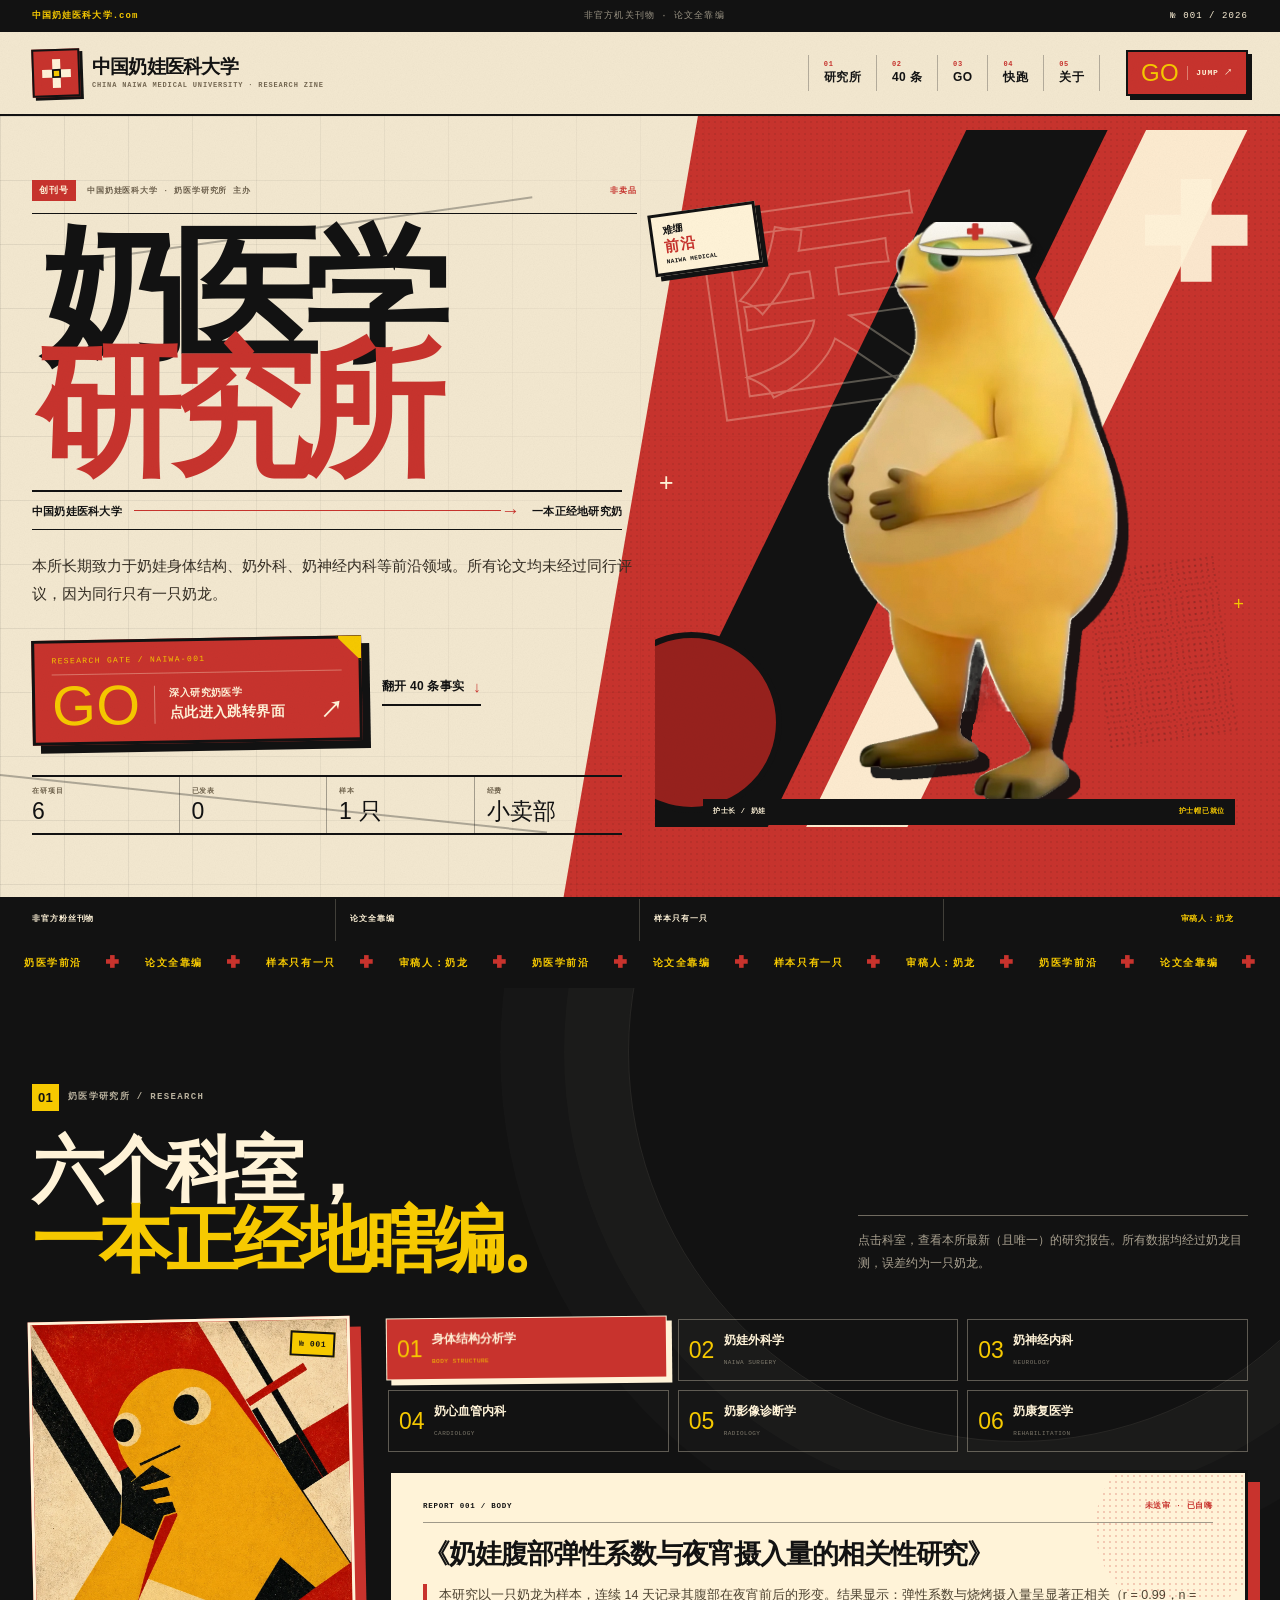
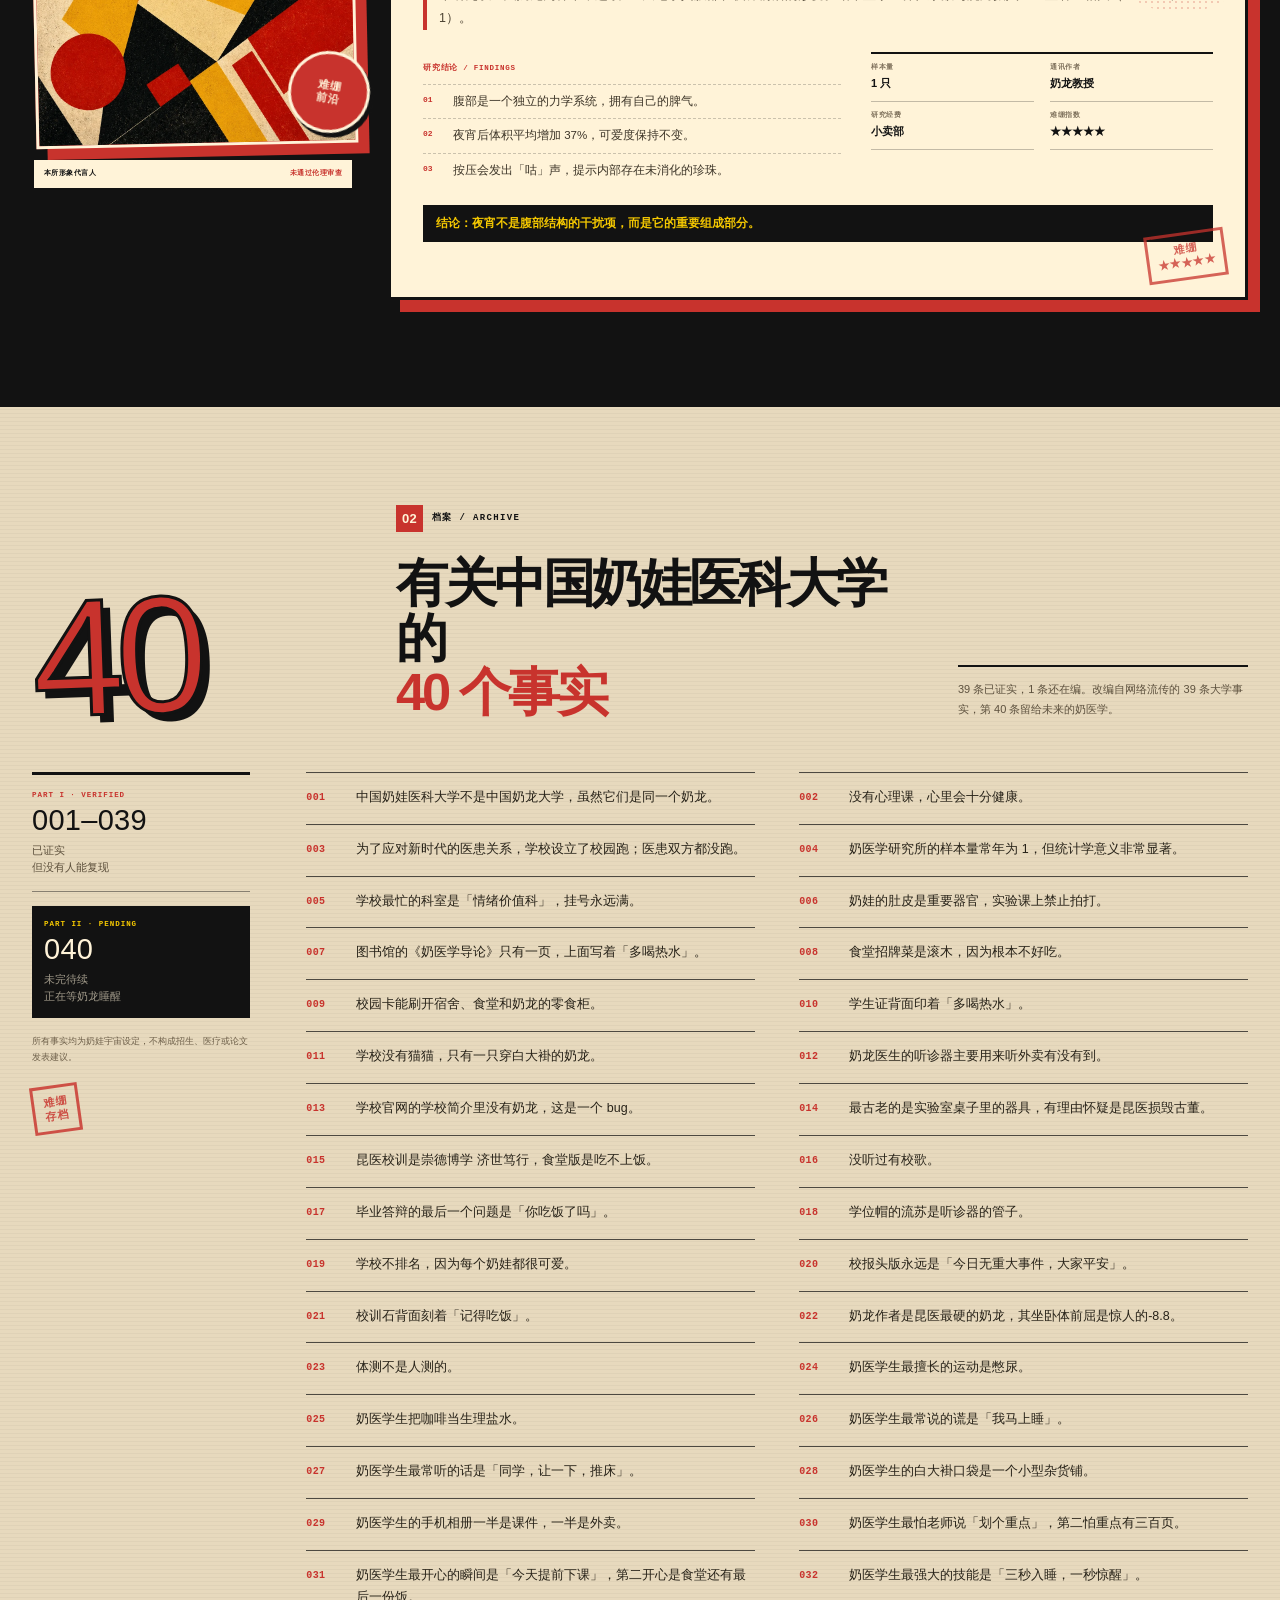
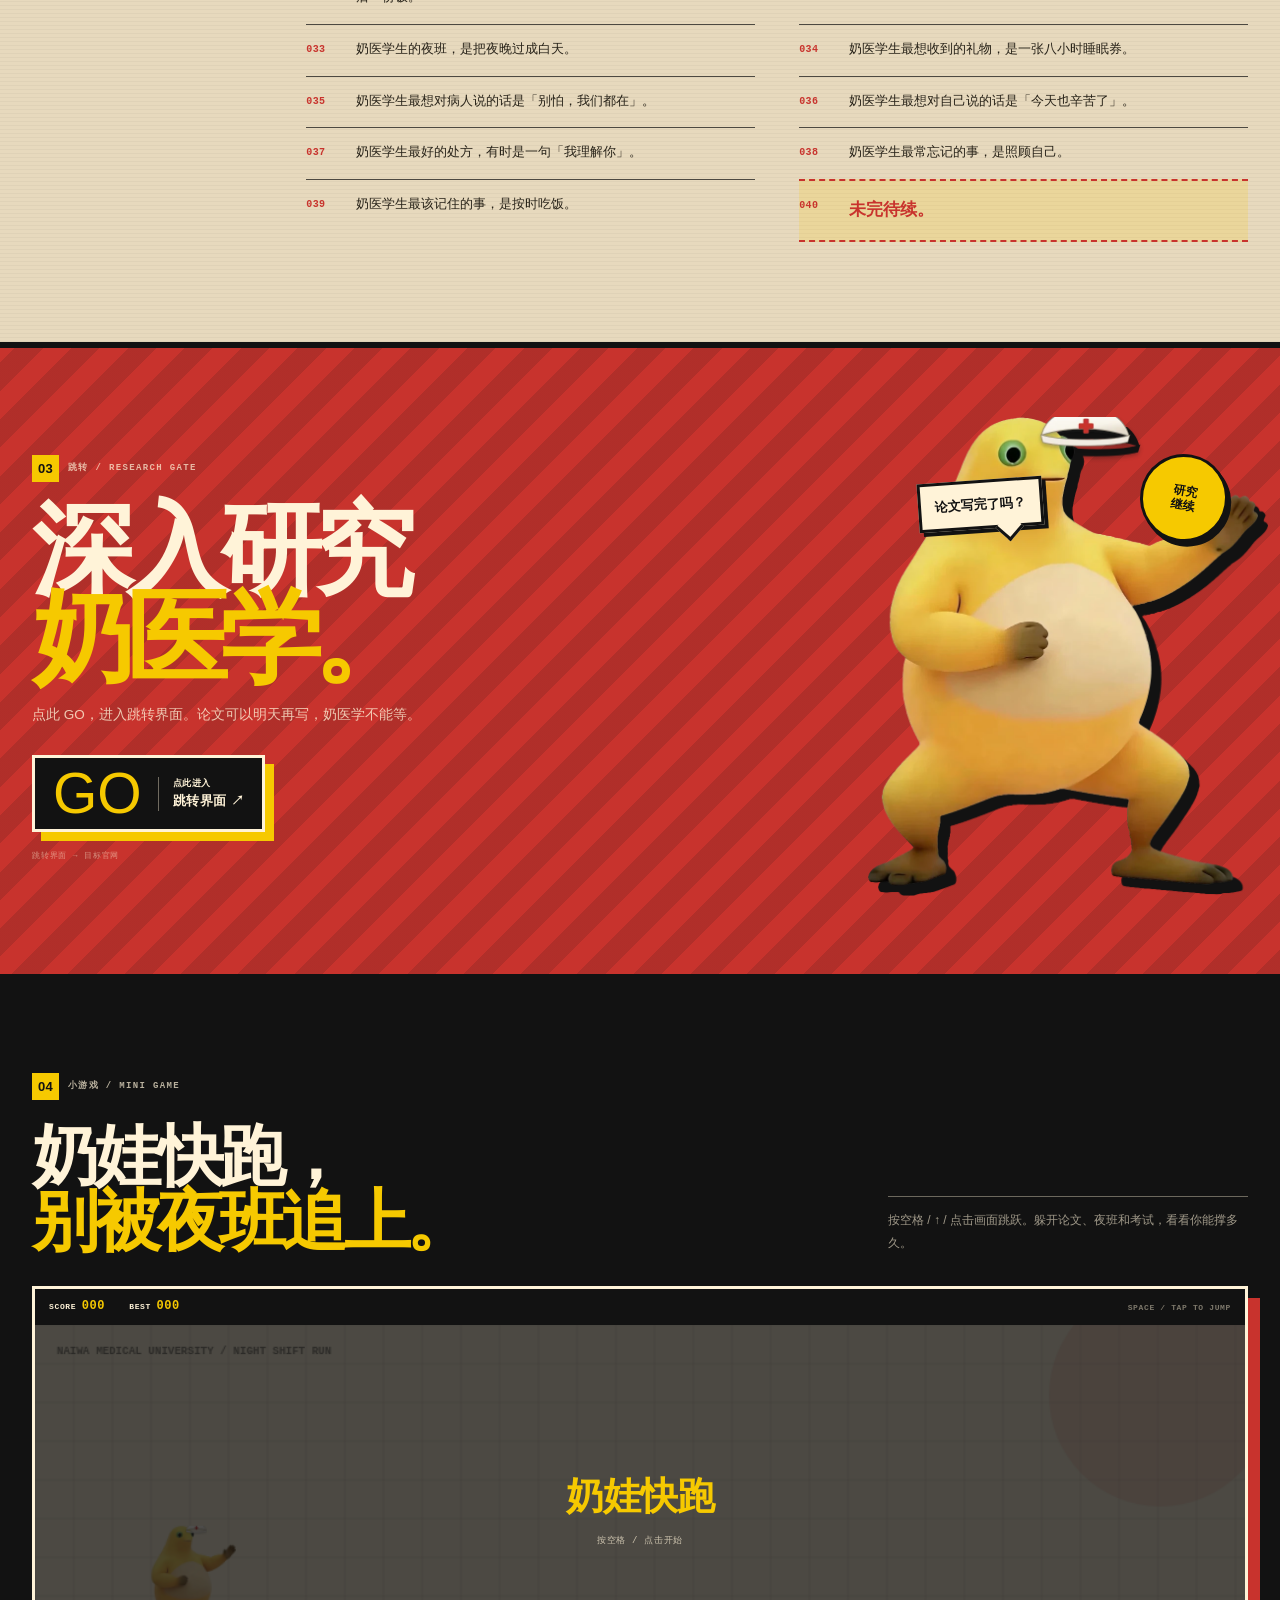
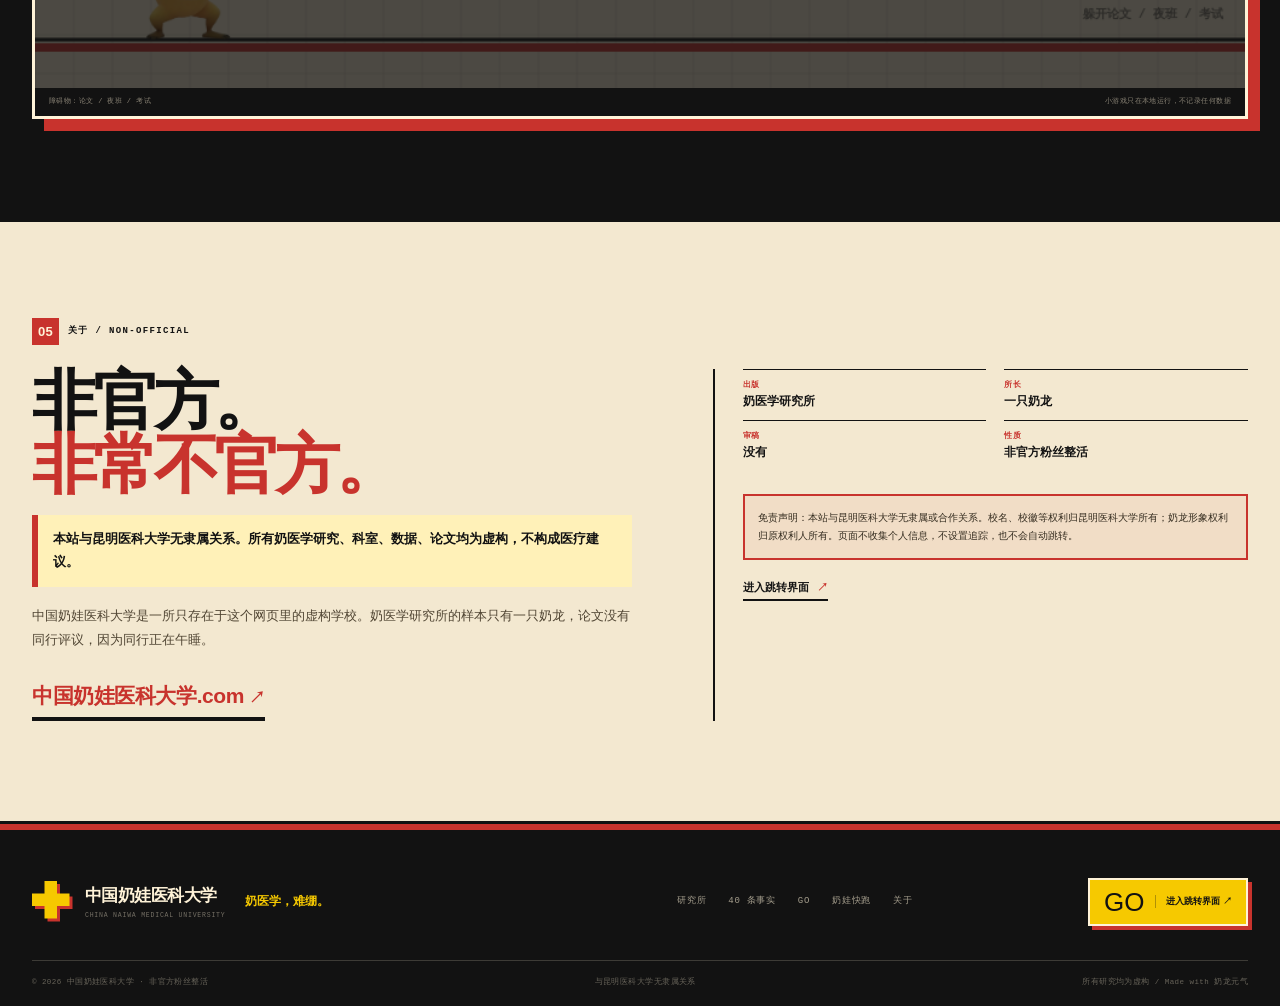
==== index.html @ cda362b3 "奶娃 奶娃" ====
<!DOCTYPE html>
<html lang="zh-CN">
<head>
  <meta charset="UTF-8">
  <meta name="viewport" content="width=device-width, initial-scale=1.0">
  <title>中国奶娃医科大学｜奶医学研究所</title>
  <meta name="description" content="中国奶娃医科大学奶医学研究所：身体结构分析学、奶娃外科学、奶神经内科等六个科室，论文全靠编，样本只有一只奶龙。">
  <meta name="theme-color" content="#C8332D">
  <link rel="canonical" href="https://xn--fiq06jptdmvcilg2ac5e371h.com/">
  <meta property="og:type" content="website">
  <meta property="og:title" content="中国奶娃医科大学｜奶医学研究所">
  <meta property="og:description" content="六个科室，一本正经地瞎编。所有论文均未经过同行评议，因为同行只有一只奶龙。">
  <meta property="og:url" content="https://xn--fiq06jptdmvcilg2ac5e371h.com/">
  <meta property="og:site_name" content="中国奶娃医科大学">
  <meta property="og:image" content="https://xn--fiq06jptdmvcilg2ac5e371h.com/assets/og-cover.jpg">
  <meta property="og:image:width" content="1200">
  <meta property="og:image:height" content="630">
  <meta property="og:image:alt" content="中国奶娃医科大学奶医学研究所">
  <meta property="og:locale" content="zh_CN">
  <meta name="twitter:card" content="summary_large_image">
  <meta name="twitter:title" content="中国奶娃医科大学｜奶医学研究所">
  <meta name="twitter:description" content="六个科室，一本正经地瞎编。样本只有一只奶龙。">
  <meta name="twitter:image" content="https://xn--fiq06jptdmvcilg2ac5e371h.com/assets/og-cover.jpg">
  <link rel="icon" href="assets/favicon.svg" type="image/svg+xml">
  <link rel="preload" href="assets/naiwa-nurse-1.webp" as="image" type="image/webp">
  <link rel="stylesheet" href="styles.css">
</head>
<body>
  <a class="skip-link" href="#main">跳到主要内容</a>
  <div class="print-grain" aria-hidden="true"></div>

  <div class="intro-wipe" aria-hidden="true">
    <span class="wipe-panel wipe-panel--black"></span>
    <span class="wipe-panel wipe-panel--red"></span>
    <span class="wipe-panel wipe-panel--cream"></span>
    <div class="wipe-copy">NAIWA MEDICAL<br>RESEARCH INSTITUTE</div>
  </div>

  <div class="masthead-strip">
    <div class="container strip-inner">
      <span class="strip-domain">中国奶娃医科大学.com</span>
      <span class="strip-mid">非官方机关刊物 · 论文全靠编</span>
      <span>№ 001 / 2026</span>
    </div>
  </div>

  <header class="masthead" id="top">
    <div class="container masthead-inner">
      <a class="brand" href="#top" aria-label="中国奶娃医科大学首页">
        <span class="brand-mark" aria-hidden="true">
          <svg viewBox="0 0 48 48">
            <path d="M24 8v32M8 24h32" fill="none" stroke="#FFF3D8" stroke-width="9"/>
            <rect x="20" y="20" width="8" height="8" fill="#F6C900" stroke="#121212" stroke-width="2"/>
          </svg>
        </span>
        <span class="brand-copy">
          <strong>中国奶娃医科大学</strong>
          <small>CHINA NAIWA MEDICAL UNIVERSITY · RESEARCH ZINE</small>
        </span>
      </a>

      <nav class="nav" aria-label="主导航">
        <a href="#research"><span>01</span>研究所</a>
        <a href="#facts"><span>02</span>40 条</a>
        <a href="#go"><span>03</span>GO</a>
        <a href="#game"><span>04</span>快跑</a>
        <a href="#about"><span>05</span>关于</a>
      </nav>

      <div class="masthead-actions">
        <a class="go-head" href="exit.html" data-go aria-label="GO，进入跳转界面">
          <span>GO</span>
          <small>JUMP ↗</small>
        </a>
        <button class="menu-toggle" type="button" aria-expanded="false" aria-controls="mobileMenu">
          <span></span><span></span><span></span>
          <span class="sr-only">打开菜单</span>
        </button>
      </div>
    </div>

    <div class="mobile-menu" id="mobileMenu">
      <div class="container">
        <nav aria-label="移动端导航">
          <a href="#research"><span>01</span>研究所 <b>↗</b></a>
          <a href="#facts"><span>02</span>40 条事实 <b>↗</b></a>
          <a href="#go"><span>03</span>GO <b>↗</b></a>
          <a href="#game"><span>04</span>奶娃快跑 <b>↗</b></a>
          <a href="#about"><span>05</span>关于 <b>↗</b></a>
        </nav>
        <p class="mobile-note">非官方粉丝整活站 · 所有研究均为虚构</p>
      </div>
    </div>
  </header>

  <main id="main">
    <section class="poster" aria-labelledby="posterTitle">
      <div class="poster-wedge" aria-hidden="true"></div>
      <div class="poster-grid-lines" aria-hidden="true"></div>
      <div class="poster-rule poster-rule--one" aria-hidden="true"></div>
      <div class="poster-rule poster-rule--two" aria-hidden="true"></div>

      <div class="container poster-grid">
        <div class="poster-copy">
          <div class="issue-line">
            <span class="issue-tag">创刊号</span>
            <span>中国奶娃医科大学 · 奶医学研究所 主办</span>
            <span class="issue-nonfree">非卖品</span>
          </div>

          <h1 id="posterTitle">
            <span class="line">奶医学</span>
            <span class="line line-red">研究所<span class="title-dot">。</span></span>
          </h1>

          <div class="route-line">
            <span>中国奶娃医科大学</span>
            <span class="route-arrow" aria-hidden="true"><i></i><b>→</b></span>
            <span>一本正经地研究奶</span>
          </div>

          <p class="lede">本所长期致力于奶娃身体结构、奶外科、奶神经内科等前沿领域。所有论文均未经过同行评议，因为同行只有一只奶龙。</p>

          <div class="hero-actions">
            <a class="launch" href="exit.html" data-go aria-label="GO，深入研究奶医学并进入跳转界面">
              <span class="launch-tag">RESEARCH GATE / NAIWA-001</span>
              <span class="launch-main">
                <b>GO</b>
                <span>深入研究奶医学<br><strong>点此进入跳转界面</strong></span>
              </span>
              <span class="launch-arrow" aria-hidden="true">↗</span>
            </a>
            <a class="text-cta" href="#facts">翻开 40 条事实 <span aria-hidden="true">↓</span></a>
          </div>

          <dl class="school-data">
            <div><dt>在研项目</dt><dd>6</dd></div>
            <div><dt>已发表</dt><dd>0</dd></div>
            <div><dt>样本</dt><dd>1 只</dd></div>
            <div><dt>经费</dt><dd>小卖部</dd></div>
          </dl>
        </div>

        <div class="poster-art">
          <div class="art-geometry" aria-hidden="true">
            <span class="geo geo--black"></span>
            <span class="geo geo--cream"></span>
            <span class="geo geo--circle"></span>
            <span class="geo geo--cross"></span>
            <span class="geo geo--glyph">医</span>
            <span class="geo geo--dots"></span>
          </div>

          <div class="art-stamp" aria-hidden="true">难绷<br><b>前沿</b><small>NAIWA MEDICAL</small></div>

          <img class="doctor-photo" src="assets/naiwa-nurse-1.webp" alt="戴着护士帽的奶娃" width="639" height="1200">

          <div class="art-caption">
            <span>护士长 / 奶娃</span>
            <b>护士帽已就位</b>
          </div>
          <span class="art-plus art-plus--one" aria-hidden="true">+</span>
          <span class="art-plus art-plus--two" aria-hidden="true">+</span>
        </div>
      </div>

      <div class="poster-foot">
        <div class="container">
          <span>非官方粉丝刊物</span>
          <span>论文全靠编</span>
          <span>样本只有一只</span>
          <span class="poster-foot-last">审稿人：奶龙</span>
        </div>
      </div>
    </section>

    <div class="banner" aria-hidden="true">
      <div class="banner-track">
        <span>奶医学前沿</span><i>✚</i><span>论文全靠编</span><i>✚</i><span>样本只有一只</span><i>✚</i><span>审稿人：奶龙</span><i>✚</i>
        <span>奶医学前沿</span><i>✚</i><span>论文全靠编</span><i>✚</i><span>样本只有一只</span><i>✚</i><span>审稿人：奶龙</span><i>✚</i>
        <span>奶医学前沿</span><i>✚</i><span>论文全靠编</span><i>✚</i><span>样本只有一只</span><i>✚</i><span>审稿人：奶龙</span><i>✚</i>
      </div>
      <p class="sr-only">奶医学前沿，论文全靠编，样本只有一只，审稿人是奶龙。</p>
    </div>

    <section class="research" id="research" aria-labelledby="researchTitle">
      <div class="container">
        <div class="research-head">
          <div>
            <div class="section-tag section-tag--light"><span>01</span> 奶医学研究所 / RESEARCH</div>
            <h2 id="researchTitle">六个科室，<br><em>一本正经地瞎编。</em></h2>
          </div>
          <p>点击科室，查看本所最新（且唯一）的研究报告。所有数据均经过奶龙目测，误差约为一只奶龙。</p>
        </div>

        <div class="research-grid">
          <aside class="research-poster">
            <div class="poster-frame">
              <img src="assets/constructivist-illustration.webp" alt="构成主义风格的奶娃研究所海报" width="1000" height="1333">
              <span class="poster-corner" aria-hidden="true">№ 001</span>
            </div>
            <div class="poster-caption">
              <span>本所形象代言人</span>
              <b>未通过伦理审查</b>
            </div>
            <span class="poster-stamp" aria-hidden="true">难绷<br>前沿</span>
          </aside>

          <div class="research-main">
            <div class="lab-tabs" role="tablist" aria-label="奶医学研究所科室">
              <button class="lab-tab is-active" id="tab-body" role="tab" aria-selected="true" aria-controls="panel-body" data-lab="body">
                <span>01</span><strong>身体结构分析学</strong><small>BODY STRUCTURE</small>
              </button>
              <button class="lab-tab" id="tab-surgery" role="tab" aria-selected="false" aria-controls="panel-surgery" data-lab="surgery" tabindex="-1">
                <span>02</span><strong>奶娃外科学</strong><small>NAIWA SURGERY</small>
              </button>
              <button class="lab-tab" id="tab-neuro" role="tab" aria-selected="false" aria-controls="panel-neuro" data-lab="neuro" tabindex="-1">
                <span>03</span><strong>奶神经内科</strong><small>NEUROLOGY</small>
              </button>
              <button class="lab-tab" id="tab-cardio" role="tab" aria-selected="false" aria-controls="panel-cardio" data-lab="cardio" tabindex="-1">
                <span>04</span><strong>奶心血管内科</strong><small>CARDIOLOGY</small>
              </button>
              <button class="lab-tab" id="tab-radio" role="tab" aria-selected="false" aria-controls="panel-radio" data-lab="radio" tabindex="-1">
                <span>05</span><strong>奶影像诊断学</strong><small>RADIOLOGY</small>
              </button>
              <button class="lab-tab" id="tab-rehab" role="tab" aria-selected="false" aria-controls="panel-rehab" data-lab="rehab" tabindex="-1">
                <span>06</span><strong>奶康复医学</strong><small>REHABILITATION</small>
              </button>
            </div>

            <div class="lab-panels">
              <article class="lab-panel is-active" id="panel-body" role="tabpanel" aria-labelledby="tab-body" tabindex="0" data-panel="body">
                <div class="lab-top"><span>REPORT 001 / BODY</span><b>未送审 · 已自嗨</b></div>
                <h3>《奶娃腹部弹性系数与夜宵摄入量的相关性研究》</h3>
                <p class="lab-abstract">本研究以一只奶龙为样本，连续 14 天记录其腹部在夜宵前后的形变。结果显示：弹性系数与烧烤摄入量呈显著正相关（r = 0.99，n = 1）。</p>
                <div class="lab-body">
                  <div class="lab-findings">
                    <h4>研究结论 / FINDINGS</h4>
                    <ol>
                      <li>腹部是一个独立的力学系统，拥有自己的脾气。</li>
                      <li>夜宵后体积平均增加 37%，可爱度保持不变。</li>
                      <li>按压会发出「咕」声，提示内部存在未消化的珍珠。</li>
                    </ol>
                  </div>
                  <dl class="lab-meta">
                    <div><dt>样本量</dt><dd>1 只</dd></div>
                    <div><dt>通讯作者</dt><dd>奶龙教授</dd></div>
                    <div><dt>研究经费</dt><dd>小卖部</dd></div>
                    <div><dt>难绷指数</dt><dd>★★★★★</dd></div>
                  </dl>
                </div>
                <div class="lab-conclusion">结论：夜宵不是腹部结构的干扰项，而是它的重要组成部分。</div>
                <span class="lab-stamp" aria-hidden="true">难绷<br>★★★★★</span>
              </article>

              <article class="lab-panel" id="panel-surgery" role="tabpanel" aria-labelledby="tab-surgery" tabindex="0" data-panel="surgery" hidden>
                <div class="lab-top"><span>REPORT 002 / SURGERY</span><b>未送审 · 已自嗨</b></div>
                <h3>《白大褂穿脱时间与查房迟到率的临床观察》</h3>
                <p class="lab-abstract">对一只奶龙进行 30 次穿脱实验，发现第三颗扣子永远扣错，且袖口会神秘地沾上奶茶。本研究未设置对照组，因为另一只奶龙拒绝参加。</p>
                <div class="lab-body">
                  <div class="lab-findings">
                    <h4>研究结论 / FINDINGS</h4>
                    <ol>
                      <li>穿反概率 62%，但本人坚持这是「新款」。</li>
                      <li>口袋里的糖可以显著降低手术紧张，也可以显著降低糖的存量。</li>
                      <li>缝合练习建议使用面条，成功率高且可食用。</li>
                    </ol>
                  </div>
                  <dl class="lab-meta">
                    <div><dt>术式</dt><dd>白大褂穿脱</dd></div>
                    <div><dt>主刀</dt><dd>奶龙医生</dd></div>
                    <div><dt>麻醉</dt><dd>不需要</dd></div>
                    <div><dt>并发症</dt><dd>可爱</dd></div>
                  </dl>
                </div>
                <div class="lab-conclusion">结论：只要扣子扣错得足够自信，它就是新的手术衣设计。</div>
                <span class="lab-stamp" aria-hidden="true">难绷<br>★★★★☆</span>
              </article>

              <article class="lab-panel" id="panel-neuro" role="tabpanel" aria-labelledby="tab-neuro" tabindex="0" data-panel="neuro" hidden>
                <div class="lab-top"><span>REPORT 003 / NEURO</span><b>未送审 · 已自嗨</b></div>
                <h3>《「再睡五分钟」反射的神经通路研究》</h3>
                <p class="lab-abstract">闹钟响后，奶龙大脑会分泌一种暂命名为「再睡一会」的神经递质，使理智暂时离线。该递质在周末浓度最高，周一最低。</p>
                <div class="lab-body">
                  <div class="lab-findings">
                    <h4>研究结论 / FINDINGS</h4>
                    <ol>
                      <li>反射弧完全绕过理智中枢。</li>
                      <li>半衰期约 5 分钟，但可以无限续杯。</li>
                      <li>咖啡因只能阻断 30%，剩下 70% 靠护士站电话。</li>
                    </ol>
                  </div>
                  <dl class="lab-meta">
                    <div><dt>样本量</dt><dd>1 只</dd></div>
                    <div><dt>脑电图</dt><dd>全是波浪线</dd></div>
                    <div><dt>治疗方案</dt><dd>掀被子</dd></div>
                    <div><dt>难绷指数</dt><dd>★★★★★</dd></div>
                  </dl>
                </div>
                <div class="lab-conclusion">结论：不是奶龙起不来，是神经递质不让它起来。</div>
                <span class="lab-stamp" aria-hidden="true">难绷<br>★★★★★</span>
              </article>

              <article class="lab-panel" id="panel-cardio" role="tabpanel" aria-labelledby="tab-cardio" tabindex="0" data-panel="cardio" hidden>
                <div class="lab-top"><span>REPORT 004 / CARDIO</span><b>未送审 · 已自嗨</b></div>
                <h3>《食堂开门时奶娃心率变化的超声研究》</h3>
                <p class="lab-abstract">当糖醋排骨出现时，奶娃心率在 3 秒内达到峰值，堪比百米冲刺。该现象在周五下午尤为明显，提示食堂可能是隐藏的心血管应激源。</p>
                <div class="lab-body">
                  <div class="lab-findings">
                    <h4>研究结论 / FINDINGS</h4>
                    <ol>
                      <li>心动周期与菜单丰富度呈正相关。</li>
                      <li>建议食堂实行限流，或提前公布菜单。</li>
                      <li>听诊器可临时充当饭勺，但不建议写进指南。</li>
                    </ol>
                  </div>
                  <dl class="lab-meta">
                    <div><dt>心率</dt><dd>120 → 180</dd></div>
                    <div><dt>诱因</dt><dd>糖醋排骨</dd></div>
                    <div><dt>预后</dt><dd>吃完就好</dd></div>
                    <div><dt>难绷指数</dt><dd>★★★★☆</dd></div>
                  </dl>
                </div>
                <div class="lab-conclusion">结论：食堂不是心内科的竞争对手，是它的上游科室。</div>
                <span class="lab-stamp" aria-hidden="true">难绷<br>★★★★☆</span>
              </article>

              <article class="lab-panel" id="panel-radio" role="tabpanel" aria-labelledby="tab-radio" tabindex="0" data-panel="radio" hidden>
                <div class="lab-top"><span>REPORT 005 / RADIO</span><b>未送审 · 已自嗨</b></div>
                <h3>《奶娃影像中的「可爱伪影」分析》</h3>
                <p class="lab-abstract">所有影像均出现无法解释的圆脸伪影，技师怀疑是奶龙趴在机器上。多次重拍后，伪影仍在，且位置随奶龙的午睡姿势变化。</p>
                <div class="lab-body">
                  <div class="lab-findings">
                    <h4>研究结论 / FINDINGS</h4>
                    <ol>
                      <li>伪影呈黄色，边界清晰，自带高光。</li>
                      <li>CT 值约等于布丁，MRI 显示它正在想你。</li>
                      <li>建议检查前先给奶龙一颗糖，伪影会自行离开。</li>
                    </ol>
                  </div>
                  <dl class="lab-meta">
                    <div><dt>设备</dt><dd>借的</dd></div>
                    <div><dt>胶片</dt><dd>0 张</dd></div>
                    <div><dt>诊断</dt><dd>可爱</dd></div>
                    <div><dt>报告</dt><dd>写不完</dd></div>
                  </dl>
                </div>
                <div class="lab-conclusion">结论：影像科最大的伪影，是那只不肯离开的奶龙。</div>
                <span class="lab-stamp" aria-hidden="true">难绷<br>★★★★☆</span>
              </article>

              <article class="lab-panel" id="panel-rehab" role="tabpanel" aria-labelledby="tab-rehab" tabindex="0" data-panel="rehab" hidden>
                <div class="lab-top"><span>REPORT 006 / REHAB</span><b>未送审 · 已自嗨</b></div>
                <h3>《夜班后恢复性午睡的最佳时长》</h3>
                <p class="lab-abstract">实验表明，午睡 20 分钟可以恢复 80% 的人类形态；超过 2 小时会退化成奶娃。该退化过程不可逆，但看起来比较可爱。</p>
                <div class="lab-body">
                  <div class="lab-findings">
                    <h4>研究结论 / FINDINGS</h4>
                    <ol>
                      <li>最佳时长 26 分钟，枕头高度 8 cm。</li>
                      <li>被叫醒时会出现起床气，建议由年资更高的奶龙叫醒。</li>
                      <li>咖啡不是康复手段，但它是信仰。</li>
                    </ol>
                  </div>
                  <dl class="lab-meta">
                    <div><dt>疗程</dt><dd>1 次</dd></div>
                    <div><dt>有效率</dt><dd>99%</dd></div>
                    <div><dt>复发率</dt><dd>100%</dd></div>
                    <div><dt>处方</dt><dd>睡吧</dd></div>
                  </dl>
                </div>
                <div class="lab-conclusion">结论：午睡不是偷懒，是奶娃的术后康复。</div>
                <span class="lab-stamp" aria-hidden="true">难绷<br>★★★★★</span>
              </article>
            </div>
          </div>
        </div>
      </div>
    </section>

    <section class="facts" id="facts" aria-labelledby="factsTitle">
      <div class="container">
        <div class="facts-head">
          <div class="facts-100" aria-hidden="true">40</div>
          <div class="facts-title">
            <div class="section-tag"><span>02</span> 档案 / ARCHIVE</div>
            <h2 id="factsTitle">有关中国奶娃医科大学的<br><em>40 个事实</em></h2>
          </div>
          <p class="facts-intro">39 条已证实，1 条还在编。改编自网络流传的 39 条大学事实，第 40 条留给未来的奶医学。</p>
        </div>

        <div class="facts-layout">
          <aside class="facts-aside">
            <div class="aside-block">
              <span>PART I · VERIFIED</span>
              <strong>001–039</strong>
              <p>已证实<br>但没有人能复现</p>
            </div>
            <div class="aside-block aside-block--dark">
              <span>PART II · PENDING</span>
              <strong>040</strong>
              <p>未完待续<br>正在等奶龙睡醒</p>
            </div>
            <p class="source-note">所有事实均为奶娃宇宙设定，不构成招生、医疗或论文发表建议。</p>
            <span class="aside-stamp" aria-hidden="true">难绷<br>存档</span>
          </aside>

          <div class="facts-body">
            <div class="fact-grid">
              <article class="fact"><span class="fact-num">001</span><p>中国奶娃医科大学不是中国奶龙大学，虽然它们是同一个奶龙。</p></article>
              <article class="fact"><span class="fact-num">002</span><p>没有心理课，心里会十分健康。</p></article>
              <article class="fact"><span class="fact-num">003</span><p>为了应对新时代的医患关系，学校设立了校园跑；医患双方都没跑。</p></article>
              <article class="fact"><span class="fact-num">004</span><p>奶医学研究所的样本量常年为 1，但统计学意义非常显著。</p></article>
              <article class="fact"><span class="fact-num">005</span><p>学校最忙的科室是「情绪价值科」，挂号永远满。</p></article>
              <article class="fact"><span class="fact-num">006</span><p>奶娃的肚皮是重要器官，实验课上禁止拍打。</p></article>
              <article class="fact"><span class="fact-num">007</span><p>图书馆的《奶医学导论》只有一页，上面写着「多喝热水」。</p></article>
              <article class="fact"><span class="fact-num">008</span><p>食堂招牌菜是滚木，因为根本不好吃。</p></article>
              <article class="fact"><span class="fact-num">009</span><p>校园卡能刷开宿舍、食堂和奶龙的零食柜。</p></article>
              <article class="fact"><span class="fact-num">010</span><p>学生证背面印着「多喝热水」。</p></article>
              <article class="fact"><span class="fact-num">011</span><p>学校没有猫猫，只有一只穿白大褂的奶龙。</p></article>
              <article class="fact"><span class="fact-num">012</span><p>奶龙医生的听诊器主要用来听外卖有没有到。</p></article>
              <article class="fact"><span class="fact-num">013</span><p>学校官网的学校简介里没有奶龙，这是一个 bug。</p></article>
              <article class="fact"><span class="fact-num">014</span><p>最古老的是实验室桌子里的器具，有理由怀疑是昆医损毁古董。</p></article>
              <article class="fact"><span class="fact-num">015</span><p>昆医校训是崇德博学 济世笃行，食堂版是吃不上饭。</p></article>
              <article class="fact"><span class="fact-num">016</span><p>没听过有校歌。</p></article>
              <article class="fact"><span class="fact-num">017</span><p>毕业答辩的最后一个问题是「你吃饭了吗」。</p></article>
              <article class="fact"><span class="fact-num">018</span><p>学位帽的流苏是听诊器的管子。</p></article>
              <article class="fact"><span class="fact-num">019</span><p>学校不排名，因为每个奶娃都很可爱。</p></article>
              <article class="fact"><span class="fact-num">020</span><p>校报头版永远是「今日无重大事件，大家平安」。</p></article>
              <article class="fact"><span class="fact-num">021</span><p>校训石背面刻着「记得吃饭」。</p></article>
              <article class="fact"><span class="fact-num">022</span><p>奶龙作者是昆医最硬的奶龙，其坐卧体前屈是惊人的-8.8。</p></article>
              <article class="fact"><span class="fact-num">023</span><p>体测不是人测的。</p></article>
              <article class="fact"><span class="fact-num">024</span><p>奶医学生最擅长的运动是憋尿。</p></article>
              <article class="fact"><span class="fact-num">025</span><p>奶医学生把咖啡当生理盐水。</p></article>
              <article class="fact"><span class="fact-num">026</span><p>奶医学生最常说的谎是「我马上睡」。</p></article>
              <article class="fact"><span class="fact-num">027</span><p>奶医学生最常听的话是「同学，让一下，推床」。</p></article>
              <article class="fact"><span class="fact-num">028</span><p>奶医学生的白大褂口袋是一个小型杂货铺。</p></article>
              <article class="fact"><span class="fact-num">029</span><p>奶医学生的手机相册一半是课件，一半是外卖。</p></article>
              <article class="fact"><span class="fact-num">030</span><p>奶医学生最怕老师说「划个重点」，第二怕重点有三百页。</p></article>
              <article class="fact"><span class="fact-num">031</span><p>奶医学生最开心的瞬间是「今天提前下课」，第二开心是食堂还有最后一份饭。</p></article>
              <article class="fact"><span class="fact-num">032</span><p>奶医学生最强大的技能是「三秒入睡，一秒惊醒」。</p></article>
              <article class="fact"><span class="fact-num">033</span><p>奶医学生的夜班，是把夜晚过成白天。</p></article>
              <article class="fact"><span class="fact-num">034</span><p>奶医学生最想收到的礼物，是一张八小时睡眠券。</p></article>
              <article class="fact"><span class="fact-num">035</span><p>奶医学生最想对病人说的话是「别怕，我们都在」。</p></article>
              <article class="fact"><span class="fact-num">036</span><p>奶医学生最想对自己说的话是「今天也辛苦了」。</p></article>
              <article class="fact"><span class="fact-num">037</span><p>奶医学生最好的处方，有时是一句「我理解你」。</p></article>
              <article class="fact"><span class="fact-num">038</span><p>奶医学生最常忘记的事，是照顾自己。</p></article>
              <article class="fact"><span class="fact-num">039</span><p>奶医学生最该记住的事，是按时吃饭。</p></article>
              <article class="fact fact--blank"><span class="fact-num">040</span><p>未完待续。</p></article>
            </div>
          </div>
        </div>
      </div>
    </section>

    <section class="go-section" id="go" aria-labelledby="goTitle">
      <div class="go-stripes" aria-hidden="true"></div>
      <div class="container go-grid">
        <div class="go-copy">
          <div class="section-tag section-tag--light"><span>03</span> 跳转 / RESEARCH GATE</div>
          <h2 id="goTitle">深入研究<br><em>奶医学。</em></h2>
          <p>点此 GO，进入跳转界面。论文可以明天再写，奶医学不能等。</p>
          <a class="research-go" href="exit.html" data-go aria-label="GO，深入研究奶医学并进入跳转界面">
            <span class="research-go-word">GO</span>
            <span class="research-go-copy">点此进入<br><strong>跳转界面 ↗</strong></span>
          </a>
          <p class="go-note">跳转界面 → 目标官网</p>
        </div>
        <div class="go-art">
          <span class="go-stamp" aria-hidden="true">研究<br>继续</span>
          <div class="go-bubble">论文写完了吗？</div>
          <img src="assets/naiwa-nurse-2.webp" alt="戴着护士帽、挥手的奶娃" width="792" height="953">
        </div>
      </div>
    </section>

    <section class="game-section" id="game" aria-labelledby="gameTitle">
      <div class="container">
        <div class="game-head">
          <div>
            <div class="section-tag section-tag--light"><span>04</span> 小游戏 / MINI GAME</div>
            <h2 id="gameTitle">奶娃快跑，<br><em>别被夜班追上。</em></h2>
          </div>
          <p>按空格 / ↑ / 点击画面跳跃。躲开论文、夜班和考试，看看你能撑多久。</p>
        </div>

        <div class="game-frame">
          <div class="game-hud">
            <span>SCORE <b id="gameScore">000</b></span>
            <span>BEST <b id="gameBest">000</b></span>
            <span class="game-hint">SPACE / TAP TO JUMP</span>
          </div>
          <div class="game-canvas-wrap" id="gameWrap" tabindex="0" role="application" aria-label="奶娃快跑小游戏，按空格或点击跳跃">
            <canvas id="gameCanvas" width="1000" height="260"></canvas>
            <div class="game-start" id="gameStart">
              <strong>奶娃快跑</strong>
              <span>按空格 / 点击开始</span>
            </div>
            <div class="game-over" id="gameOver" hidden>
              <strong>被夜班抓住了。</strong>
              <span>按空格 / 点击重来</span>
            </div>
          </div>
          <div class="game-foot">
            <span>障碍物：论文 / 夜班 / 考试</span>
            <span>小游戏只在本地运行，不记录任何数据</span>
          </div>
        </div>
      </div>
    </section>

    <section class="about" id="about" aria-labelledby="aboutTitle">
      <div class="container">
        <div class="section-tag"><span>05</span> 关于 / NON-OFFICIAL</div>
        <div class="about-grid">
          <div class="about-lead">
            <h2 id="aboutTitle">非官方。<br><em>非常不官方。</em></h2>
            <p class="about-warning">本站与昆明医科大学无隶属关系。所有奶医学研究、科室、数据、论文均为虚构，不构成医疗建议。</p>
            <p>中国奶娃医科大学是一所只存在于这个网页里的虚构学校。奶医学研究所的样本只有一只奶龙，论文没有同行评议，因为同行正在午睡。</p>
            <a class="about-domain" href="https://中国奶娃医科大学.com/">中国奶娃医科大学.com <span>↗</span></a>
          </div>
          <div class="about-side">
            <dl class="colophon">
              <div><dt>出版</dt><dd>奶医学研究所</dd></div>
              <div><dt>所长</dt><dd>一只奶龙</dd></div>
              <div><dt>审稿</dt><dd>没有</dd></div>
              <div><dt>性质</dt><dd>非官方粉丝整活</dd></div>
            </dl>
            <p class="disclaimer">免责声明：本站与昆明医科大学无隶属或合作关系。校名、校徽等权利归昆明医科大学所有；奶龙形象权利归原权利人所有。页面不收集个人信息，不设置追踪，也不会自动跳转。</p>
            <a class="official-link" href="exit.html" data-go>进入跳转界面 <span>↗</span></a>
          </div>
        </div>
      </div>
    </section>
  </main>

  <footer class="footer">
    <div class="container footer-top">
      <div class="footer-brand">
        <span class="footer-mark" aria-hidden="true">✚</span>
        <div>
          <strong>中国奶娃医科大学</strong>
          <small>CHINA NAIWA MEDICAL UNIVERSITY</small>
        </div>
        <p>奶医学，难绷。</p>
      </div>

      <div class="footer-links">
        <a href="#research">研究所</a>
        <a href="#facts">40 条事实</a>
        <a href="#go">GO</a>
        <a href="#game">奶娃快跑</a>
        <a href="#about">关于</a>
      </div>

      <a class="footer-go" href="exit.html" data-go>
        GO <span>进入跳转界面 ↗</span>
      </a>
    </div>

    <div class="container footer-bottom">
      <span>© 2026 中国奶娃医科大学 · 非官方粉丝整活</span>
      <span>与昆明医科大学无隶属关系</span>
      <span>所有研究均为虚构 / Made with 奶龙元气</span>
    </div>
  </footer>

  <div class="toast" id="toast" role="status" aria-live="polite"></div>

  <div class="jump-overlay" id="jumpOverlay" aria-hidden="true">
    <span class="jump-panel jump-panel--black"></span>
    <span class="jump-panel jump-panel--red"></span>
    <span class="jump-panel jump-panel--cream"></span>
    <div class="jump-inner">
      <span class="jump-kicker">RESEARCH GATE · NAIWA-001</span>
      <h2>研究进入<br><em>下一阶段。</em></h2>
      <p id="jumpStatus">正在打开跳转界面…</p>
      <div class="jump-progress" aria-hidden="true"><span></span></div>
      <a class="jump-fallback" id="jumpFallback" href="exit.html">没有反应？点此进入跳转界面 ↗</a>
    </div>
  </div>

  <script src="script.js"></script>
</body>
</html>
---- styles.css ----
/* =========================================================
   中国奶娃医科大学 · CHINA NAIWA MEDICAL UNIVERSITY
   Non-official fan zine / constructivist aviation poster
   ========================================================= */

:root {
  --paper: #F3E8D0;
  --paper-deep: #E7D9BD;
  --paper-light: #FFF6E2;
  --black: #121212;
  --black-soft: #1D1D1D;
  --red: #C8332D;
  --red-dark: #97211D;
  --yellow: #F6C900;
  --cream: #FFF3D8;
  --muted: #6E6250;
  --line: #121212;
  --font-sans: "Microsoft YaHei", "PingFang SC", "Noto Sans SC", "Source Han Sans SC", sans-serif;
  --font-display: "Microsoft YaHei", "SimHei", "PingFang SC", sans-serif;
  --font-impact: "Impact", "Arial Black", "Haettenschweiler", "Microsoft YaHei", sans-serif;
  --font-mono: "Consolas", "Cascadia Mono", "Courier New", monospace;
  --shadow-hard: 6px 6px 0 var(--black);
}

*,
*::before,
*::after {
  box-sizing: border-box;
}

html {
  scroll-behavior: smooth;
  scroll-padding-top: 96px;
  -webkit-text-size-adjust: 100%;
}

body {
  margin: 0;
  min-width: 320px;
  overflow-x: clip;
  background: var(--paper);
  color: var(--black);
  font-family: var(--font-sans);
  font-size: 15px;
  line-height: 1.65;
  -webkit-font-smoothing: antialiased;
  text-rendering: optimizeLegibility;
}

body.is-departing {
  overflow: hidden;
}

img,
svg {
  display: block;
  max-width: 100%;
}

a {
  color: inherit;
  text-decoration: none;
}

button {
  color: inherit;
  font: inherit;
}

h1, h2, h3, p, dl, dd, dt, ol, ul, blockquote {
  margin: 0;
}

ol, ul {
  padding: 0;
  list-style: none;
}

[hidden] {
  display: none !important;
}

::selection {
  background: var(--red);
  color: var(--cream);
}

:focus-visible {
  outline: 3px solid var(--red);
  outline-offset: 4px;
}

.route :focus-visible,
.footer :focus-visible,
.departure :focus-visible {
  outline-color: var(--yellow);
}

.sr-only {
  position: absolute !important;
  width: 1px !important;
  height: 1px !important;
  padding: 0 !important;
  margin: -1px !important;
  overflow: hidden !important;
  clip: rect(0, 0, 0, 0) !important;
  white-space: nowrap !important;
  border: 0 !important;
}

.skip-link {
  position: fixed;
  top: 10px;
  left: 10px;
  z-index: 9999;
  padding: 9px 14px;
  background: var(--yellow);
  color: var(--black);
  border: 2px solid var(--black);
  font-weight: 900;
  transform: translateY(-160%);
  transition: transform 0.2s ease;
}

.skip-link:focus {
  transform: translateY(0);
}

.container {
  width: min(1320px, calc(100% - 64px));
  margin-inline: auto;
}

.print-grain {
  position: fixed;
  inset: 0;
  z-index: 9998;
  pointer-events: none;
  opacity: 0.16;
  background-image: url("data:image/svg+xml,%3Csvg xmlns='http://www.w3.org/2000/svg' width='180' height='180'%3E%3Cfilter id='n'%3E%3CfeTurbulence type='fractalNoise' baseFrequency='.82' numOctaves='3' stitchTiles='stitch'/%3E%3CfeColorMatrix type='saturate' values='0'/%3E%3C/filter%3E%3Crect width='100%25' height='100%25' filter='url(%23n)' opacity='.45'/%3E%3C/svg%3E");
  mix-blend-mode: multiply;
}

/* ---------- masthead ---------- */

.masthead-strip {
  position: relative;
  z-index: 70;
  height: 32px;
  background: var(--black);
  color: var(--cream);
  font-family: var(--font-mono);
  font-size: 9px;
  letter-spacing: 0.12em;
  text-transform: uppercase;
}

.strip-inner {
  display: flex;
  align-items: center;
  justify-content: space-between;
  gap: 24px;
  height: 100%;
}

.strip-domain {
  color: var(--yellow);
  font-weight: 700;
  text-transform: none;
}

.strip-mid {
  opacity: 0.58;
}

.masthead {
  position: sticky;
  top: 0;
  z-index: 60;
  background: var(--paper);
  border-bottom: 2px solid var(--black);
  transition: box-shadow 0.2s ease;
}

.masthead.is-scrolled {
  box-shadow: 0 9px 0 rgba(18, 18, 18, 0.08);
}

.masthead-inner {
  display: flex;
  align-items: center;
  gap: 26px;
  height: 82px;
}

.brand {
  display: inline-flex;
  align-items: center;
  gap: 12px;
  flex-shrink: 0;
}

.brand-mark {
  display: grid;
  place-items: center;
  width: 48px;
  height: 48px;
  flex-shrink: 0;
  background: var(--red);
  border: 2px solid var(--black);
  box-shadow: 3px 3px 0 var(--black);
  transform: rotate(-2deg);
  transition: transform 0.2s ease;
}

.brand-mark svg {
  width: 43px;
  height: 43px;
}

.brand:hover .brand-mark {
  transform: rotate(3deg) translate(-1px, -1px);
}

.brand-copy {
  display: flex;
  flex-direction: column;
  gap: 2px;
  min-width: 0;
}

.brand-copy strong {
  font-size: 19px;
  font-weight: 900;
  line-height: 1.2;
  letter-spacing: -0.04em;
}

.brand-copy small {
  color: #756852;
  font-family: var(--font-mono);
  font-size: 7px;
  font-weight: 700;
  line-height: 1.3;
  letter-spacing: 0.12em;
  white-space: nowrap;
}

.nav {
  display: flex;
  align-items: stretch;
  margin-left: auto;
  border-left: 1px solid rgba(18, 18, 18, 0.28);
}

.nav a {
  display: flex;
  flex-direction: column;
  justify-content: center;
  gap: 1px;
  padding: 5px 15px;
  border-right: 1px solid rgba(18, 18, 18, 0.28);
  font-size: 12px;
  font-weight: 900;
  line-height: 1.3;
  letter-spacing: 0.03em;
  transition: background 0.18s ease, color 0.18s ease;
}

.nav a span {
  color: var(--red);
  font-family: var(--font-mono);
  font-size: 7px;
  font-weight: 700;
  letter-spacing: 0.1em;
}

.nav a:hover {
  background: var(--black);
  color: var(--yellow);
}

.nav a.is-active {
  background: var(--black);
  color: var(--yellow);
}

.nav a.is-active span {
  color: var(--yellow);
}

.masthead-actions {
  display: flex;
  align-items: center;
  gap: 10px;
  flex-shrink: 0;
}

.go-head {
  display: flex;
  align-items: center;
  justify-content: center;
  gap: 8px;
  min-width: 112px;
  height: 46px;
  padding: 0 13px;
  background: var(--red);
  border: 2px solid var(--black);
  box-shadow: 4px 4px 0 var(--black);
  color: var(--cream);
  transition: transform 0.16s ease, box-shadow 0.16s ease;
}

.go-head span {
  color: var(--yellow);
  font-family: var(--font-impact);
  font-size: 24px;
  line-height: 1;
  letter-spacing: 0.02em;
}

.go-head small {
  padding-left: 8px;
  border-left: 1px solid rgba(255, 243, 216, 0.4);
  font-family: var(--font-mono);
  font-size: 8px;
  font-weight: 700;
  letter-spacing: 0.1em;
}

.go-head:hover {
  transform: translate(-2px, -2px);
  box-shadow: 6px 6px 0 var(--black);
}

.go-head:active {
  transform: translate(2px, 2px);
  box-shadow: 2px 2px 0 var(--black);
}

.menu-toggle {
  position: relative;
  display: none;
  width: 44px;
  height: 44px;
  padding: 0;
  background: transparent;
  border: 2px solid var(--black);
  cursor: pointer;
}

.menu-toggle span:not(.sr-only) {
  position: absolute;
  top: 50%;
  right: 11px;
  left: 11px;
  display: block;
  height: 2px;
  margin: 0;
  background: var(--black);
  transition: transform 0.22s ease, opacity 0.22s ease;
}

.menu-toggle span:nth-child(1) {
  transform: translateY(-7px);
}

.menu-toggle span:nth-child(2) {
  transform: translateY(0);
}

.menu-toggle span:nth-child(3) {
  transform: translateY(7px);
}

.masthead.menu-open .menu-toggle span:nth-child(1) {
  transform: translateY(0) rotate(45deg);
}

.masthead.menu-open .menu-toggle span:nth-child(2) {
  opacity: 0;
}

.masthead.menu-open .menu-toggle span:nth-child(3) {
  transform: translateY(0) rotate(-45deg);
}

.mobile-menu {
  display: none;
  max-height: 0;
  overflow: hidden;
  background: var(--black);
  color: var(--cream);
  transition: max-height 0.32s ease;
}

.masthead.menu-open .mobile-menu {
  max-height: 420px;
}

.mobile-menu nav {
  display: flex;
  flex-direction: column;
  padding: 8px 0 4px;
}

.mobile-menu nav a {
  display: flex;
  align-items: center;
  gap: 14px;
  padding: 13px 0;
  border-bottom: 1px solid rgba(255, 243, 216, 0.18);
  font-size: 17px;
  font-weight: 900;
}

.mobile-menu nav a span {
  color: var(--yellow);
  font-family: var(--font-mono);
  font-size: 9px;
  letter-spacing: 0.08em;
}

.mobile-menu nav a b {
  margin-left: auto;
  color: var(--red);
  font-size: 17px;
}

.mobile-note {
  padding: 12px 0 6px;
  color: rgba(255, 243, 216, 0.46);
  font-family: var(--font-mono);
  font-size: 8px;
  letter-spacing: 0.08em;
}

/* ---------- hero poster ---------- */

.poster {
  position: relative;
  isolation: isolate;
  overflow: hidden;
  min-height: 760px;
  background: var(--paper);
  border-bottom: 3px solid var(--black);
}

.poster-wedge {
  position: absolute;
  top: -4%;
  right: 0;
  z-index: 0;
  width: 57%;
  height: 108%;
  background: var(--red);
  clip-path: polygon(21% 0, 100% 0, 100% 100%, 0 100%);
  filter: drop-shadow(-10px 0 0 var(--black));
  transform: translateZ(0);
}

.poster-wedge::after {
  content: "";
  position: absolute;
  inset: 0;
  background-image: radial-gradient(rgba(18, 18, 18, 0.24) 1px, transparent 1.2px);
  background-size: 6px 6px;
  opacity: 0.32;
  mix-blend-mode: multiply;
}

.poster-grid-lines {
  position: absolute;
  inset: 0;
  z-index: 1;
  background-image:
    linear-gradient(rgba(18, 18, 18, 0.075) 1px, transparent 1px),
    linear-gradient(90deg, rgba(18, 18, 18, 0.075) 1px, transparent 1px);
  background-size: 64px 64px;
  -webkit-mask-image: linear-gradient(90deg, #000 0%, rgba(0, 0, 0, 0.28) 55%, transparent 76%);
  mask-image: linear-gradient(90deg, #000 0%, rgba(0, 0, 0, 0.28) 55%, transparent 76%);
  pointer-events: none;
}

.poster-rule {
  position: absolute;
  z-index: 1;
  height: 2px;
  background: var(--black);
  transform-origin: left center;
  opacity: 0.3;
  pointer-events: none;
}

.poster-rule--one {
  top: 18%;
  left: 4%;
  width: 38%;
  transform: rotate(-8deg);
}

.poster-rule--two {
  bottom: 20%;
  left: 0;
  width: 43%;
  transform: rotate(6deg);
}

.poster-grid {
  position: relative;
  z-index: 2;
  display: grid;
  grid-template-columns: minmax(0, 1.02fr) minmax(0, 0.98fr);
  gap: 30px;
  align-items: center;
  min-height: 760px;
  padding: 58px 0 62px;
}

.poster-copy {
  position: relative;
  z-index: 4;
  min-width: 0;
  padding-top: 6px;
}

.issue-line {
  display: flex;
  align-items: center;
  flex-wrap: wrap;
  gap: 11px;
  padding-bottom: 12px;
  border-bottom: 1px solid var(--black);
  color: #6C5F4B;
  font-family: var(--font-mono);
  font-size: 8px;
  font-weight: 700;
  letter-spacing: 0.1em;
  text-transform: uppercase;
}

.issue-tag {
  padding: 3px 7px;
  background: var(--red);
  color: var(--cream);
  font-family: var(--font-sans);
  font-size: 9px;
  font-weight: 900;
  letter-spacing: 0.12em;
}

.issue-nonfree {
  margin-left: auto;
  color: var(--red);
}

.poster h1 {
  margin: 24px 0 22px;
  font-family: var(--font-display);
  font-size: clamp(98px, 11.4vw, 164px);
  font-weight: 900;
  line-height: 0.79;
  letter-spacing: -0.095em;
}

.poster h1 .line {
  position: relative;
  display: block;
  width: max-content;
  max-width: 100%;
}

.poster h1 .line:first-child {
  padding-left: 0.055em;
}

.poster h1 .line-red {
  color: var(--red);
  padding-left: 0.02em;
}

.title-dot {
  position: relative;
  top: -0.05em;
  display: inline-block;
  width: 0.16em;
  height: 0.16em;
  margin-left: 0.04em;
  background: var(--yellow);
  border: 0.025em solid var(--black);
  font-size: 0;
  vertical-align: baseline;
}

.route-line {
  display: flex;
  align-items: center;
  gap: 12px;
  max-width: 590px;
  padding: 9px 0;
  border-top: 2px solid var(--black);
  border-bottom: 1px solid var(--black);
  font-size: 11px;
  font-weight: 900;
  letter-spacing: 0.02em;
}

.route-arrow {
  position: relative;
  flex: 1;
  display: flex;
  align-items: center;
  min-width: 44px;
  color: var(--red);
}

.route-arrow i {
  flex: 1;
  height: 1px;
  background: var(--red);
  border-top: 1px dashed rgba(200, 51, 45, 0.65);
}

.route-arrow b {
  font-size: 19px;
  line-height: 1;
}

.lede {
  max-width: 600px;
  margin-top: 22px;
  color: #342D23;
  font-size: 15px;
  line-height: 1.85;
}

.lede strong {
  padding: 0 3px;
  background: linear-gradient(transparent 58%, var(--yellow) 58%, var(--yellow) 95%, transparent 95%);
  font-weight: 900;
  white-space: nowrap;
}

.hero-actions {
  display: flex;
  align-items: center;
  flex-wrap: wrap;
  gap: 20px;
  margin-top: 30px;
}

.launch {
  position: relative;
  display: flex;
  flex-direction: column;
  gap: 8px;
  width: 330px;
  max-width: 100%;
  padding: 11px 17px 13px;
  background: var(--red);
  border: 3px solid var(--black);
  box-shadow: 8px 8px 0 var(--black);
  color: var(--cream);
  transform: rotate(-1deg);
  transition: transform 0.18s ease, box-shadow 0.18s ease;
}

.launch::after {
  content: "";
  position: absolute;
  top: -3px;
  right: -3px;
  width: 26px;
  height: 26px;
  background: var(--yellow);
  border-left: 3px solid var(--black);
  border-bottom: 3px solid var(--black);
  clip-path: polygon(100% 0, 100% 100%, 0 0);
}

.launch-tag {
  padding-bottom: 7px;
  border-bottom: 1px solid rgba(255, 243, 216, 0.35);
  color: var(--yellow);
  font-family: var(--font-mono);
  font-size: 8px;
  letter-spacing: 0.17em;
}

.launch-main {
  display: flex;
  align-items: center;
  gap: 14px;
  padding-right: 28px;
}

.launch-main b {
  color: var(--yellow);
  font-family: var(--font-impact);
  font-size: 56px;
  font-weight: 400;
  line-height: 0.82;
  letter-spacing: 0.01em;
}

.launch-main span {
  padding-left: 14px;
  border-left: 1px solid rgba(255, 243, 216, 0.4);
  font-size: 10px;
  font-weight: 700;
  line-height: 1.5;
  letter-spacing: 0.04em;
}

.launch-main strong {
  display: block;
  margin-top: 2px;
  font-size: 14px;
  font-weight: 900;
  white-space: nowrap;
}

.launch-arrow {
  position: absolute;
  right: 16px;
  bottom: 16px;
  color: var(--cream);
  font-size: 23px;
  font-weight: 900;
  line-height: 1;
}

.launch:hover {
  transform: rotate(0deg) translate(-2px, -2px);
  box-shadow: 10px 10px 0 var(--black);
}

.launch:active {
  transform: rotate(0deg) translate(3px, 3px);
  box-shadow: 4px 4px 0 var(--black);
}

.text-cta {
  display: inline-flex;
  align-items: center;
  gap: 9px;
  padding-bottom: 5px;
  border-bottom: 2px solid var(--black);
  font-size: 12px;
  font-weight: 900;
  letter-spacing: 0.02em;
  transition: gap 0.2s ease;
}

.text-cta span {
  color: var(--red);
  font-size: 15px;
}

.text-cta:hover {
  gap: 14px;
}

.school-data {
  display: grid;
  grid-template-columns: repeat(4, 1fr);
  max-width: 590px;
  margin-top: 32px;
  border-top: 2px solid var(--black);
  border-bottom: 2px solid var(--black);
}

.school-data > div {
  padding: 9px 12px 10px;
  border-right: 1px solid rgba(18, 18, 18, 0.35);
}

.school-data > div:first-child {
  padding-left: 0;
}

.school-data > div:last-child {
  border-right: 0;
}

.school-data dt {
  margin-bottom: 2px;
  color: #72654F;
  font-family: var(--font-mono);
  font-size: 7px;
  font-weight: 700;
  letter-spacing: 0.12em;
}

.school-data dd {
  font-family: var(--font-impact);
  font-size: 23px;
  line-height: 1;
  letter-spacing: 0.02em;
}

/* ---------- hero art ---------- */

.poster-art {
  position: relative;
  z-index: 3;
  width: 100%;
  min-width: 0;
  height: 645px;
}

.art-geometry {
  position: absolute;
  inset: -8% -2% 0;
  z-index: 0;
  overflow: hidden;
}

.geo {
  position: absolute;
  display: block;
}

.geo--black {
  top: -18%;
  left: 24%;
  width: 21%;
  height: 138%;
  background: var(--black);
  transform: rotate(26deg);
}

.geo--cream {
  top: -16%;
  left: 53%;
  width: 15%;
  height: 135%;
  background: var(--cream);
  opacity: 0.96;
  transform: rotate(26deg);
}

.geo--circle {
  left: -9%;
  bottom: 2%;
  width: 30%;
  aspect-ratio: 1;
  background: var(--red-dark);
  border: 6px solid var(--black);
  border-radius: 50%;
}

.geo--cross {
  top: 7%;
  right: 2%;
  width: 17%;
  aspect-ratio: 1;
  background: var(--cream);
  clip-path: polygon(35% 0, 65% 0, 65% 35%, 100% 35%, 100% 65%, 65% 65%, 65% 100%, 35% 100%, 35% 65%, 0 65%, 0 35%, 35% 35%);
  opacity: 0.95;
}

.geo--glyph {
  top: 10%;
  left: 7%;
  color: transparent;
  -webkit-text-stroke: 2px rgba(255, 243, 216, 0.3);
  font-family: var(--font-display);
  font-size: clamp(160px, 18vw, 240px);
  font-weight: 900;
  line-height: 1;
  transform: rotate(-8deg);
  user-select: none;
}

.geo--dots {
  right: 5%;
  bottom: 12%;
  width: 22%;
  height: 26%;
  background-image: radial-gradient(rgba(18, 18, 18, 0.42) 1px, transparent 1.2px);
  background-size: 6px 6px;
  opacity: 0.42;
  transform: rotate(-8deg);
}

.art-stamp {
  position: absolute;
  top: 26px;
  left: -16px;
  z-index: 5;
  min-width: 108px;
  padding: 8px 10px 7px;
  background: var(--cream);
  border: 3px solid var(--black);
  box-shadow: 5px 5px 0 var(--black);
  font-family: var(--font-sans);
  font-size: 10px;
  font-weight: 900;
  line-height: 1.25;
  text-align: left;
  letter-spacing: 0.07em;
  transform: rotate(-8deg);
}

.art-stamp b {
  display: block;
  color: var(--red);
  font-family: var(--font-sans);
  font-size: 15px;
  font-weight: 900;
  line-height: 1.2;
  letter-spacing: 0.04em;
}

.art-stamp small {
  display: block;
  margin-top: 3px;
  font-family: var(--font-mono);
  font-size: 6px;
  letter-spacing: 0.06em;
}

.doctor {
  position: absolute;
  bottom: 34px;
  left: 51%;
  z-index: 3;
  width: min(78%, 460px);
  height: auto;
  transform: translateX(-50%);
  filter: drop-shadow(11px 11px 0 rgba(18, 18, 18, 0.95));
  animation: mascotBob 5.5s ease-in-out infinite;
  user-select: none;
  pointer-events: none;
}

.art-caption {
  position: absolute;
  right: 13px;
  bottom: 2px;
  left: 36px;
  z-index: 4;
  display: flex;
  align-items: center;
  justify-content: space-between;
  gap: 10px;
  padding: 7px 10px;
  background: var(--black);
  color: var(--cream);
  font-family: var(--font-mono);
  font-size: 7px;
  font-weight: 700;
  letter-spacing: 0.1em;
}

.art-caption b {
  color: var(--yellow);
  font-weight: 700;
}

.art-plus {
  position: absolute;
  z-index: 5;
  color: var(--cream);
  font-family: var(--font-mono);
  font-size: 25px;
  line-height: 1;
  font-weight: 400;
}

.art-plus--one {
  top: 45%;
  left: -8px;
}

.art-plus--two {
  right: 4px;
  bottom: 33%;
  color: var(--yellow);
  font-size: 18px;
}

.poster-foot {
  position: relative;
  z-index: 5;
  background: var(--black);
  color: var(--cream);
  border-top: 2px solid var(--black);
}

.poster-foot .container {
  display: grid;
  grid-template-columns: repeat(4, 1fr);
  min-height: 42px;
}

.poster-foot span {
  display: flex;
  align-items: center;
  padding: 8px 14px;
  border-right: 1px solid rgba(255, 243, 216, 0.2);
  font-family: var(--font-mono);
  font-size: 7.5px;
  font-weight: 700;
  letter-spacing: 0.12em;
  text-transform: uppercase;
}

.poster-foot span:first-child {
  padding-left: 0;
}

.poster-foot span:last-child {
  border-right: 0;
}

.poster-foot-last {
  justify-content: flex-end;
  color: var(--yellow);
}

/* ---------- running banner ---------- */

.banner {
  position: relative;
  height: 44px;
  overflow: hidden;
  background: var(--black);
  border-bottom: 3px solid var(--black);
  color: var(--yellow);
}

.banner-track {
  display: flex;
  align-items: center;
  width: max-content;
  height: 100%;
  animation: bannerScroll 36s linear infinite;
}

.banner-track span,
.banner-track i {
  display: flex;
  align-items: center;
  height: 100%;
  padding: 0 24px;
  white-space: nowrap;
  font-family: var(--font-mono);
  font-size: 10px;
  font-style: normal;
  font-weight: 700;
  letter-spacing: 0.16em;
}

.banner-track i {
  padding: 0;
  color: var(--red);
  font-size: 13px;
}

/* ---------- shared section tag ---------- */

.section-tag {
  display: inline-flex;
  align-items: center;
  gap: 9px;
  margin-bottom: 24px;
  font-family: var(--font-mono);
  font-size: 9px;
  font-weight: 700;
  letter-spacing: 0.15em;
  text-transform: uppercase;
}

.section-tag span {
  display: grid;
  place-items: center;
  width: 27px;
  height: 27px;
  background: var(--red);
  color: var(--cream);
  font-family: var(--font-impact);
  font-size: 13px;
  line-height: 1;
  letter-spacing: 0.02em;
}

.section-tag--light {
  color: rgba(255, 243, 216, 0.7);
}

.section-tag--light span {
  background: var(--yellow);
  color: var(--black);
}

/* ---------- manifesto ---------- */

.manifesto {
  position: relative;
  padding: 98px 0 0;
  overflow: hidden;
  background: var(--paper);
  border-bottom: 3px solid var(--black);
}

.manifesto::before {
  content: "01";
  position: absolute;
  top: 17px;
  right: -20px;
  color: transparent;
  -webkit-text-stroke: 2px rgba(18, 18, 18, 0.09);
  font-family: var(--font-impact);
  font-size: 310px;
  line-height: 1;
  letter-spacing: -0.05em;
  pointer-events: none;
}

.manifesto-grid {
  position: relative;
  display: grid;
  grid-template-columns: minmax(0, 1.04fr) minmax(0, 0.96fr);
  gap: clamp(40px, 6vw, 84px);
  align-items: start;
}

.manifesto h2 {
  max-width: 680px;
  font-family: var(--font-display);
  font-size: clamp(50px, 5.8vw, 78px);
  font-weight: 900;
  line-height: 0.96;
  letter-spacing: -0.07em;
}

.manifesto h2 em {
  color: var(--red);
  font-style: normal;
}

.manifesto-big {
  max-width: 580px;
  margin-top: 30px;
  padding-left: 17px;
  border-left: 7px solid var(--red);
  font-size: 20px;
  font-weight: 900;
  line-height: 1.55;
  letter-spacing: -0.02em;
}

.manifesto-text {
  max-width: 560px;
  margin-top: 17px;
  color: #554A39;
  font-size: 13.5px;
  line-height: 1.9;
}

.principles {
  border-top: 3px solid var(--black);
}

.principles li {
  display: grid;
  grid-template-columns: 58px 1fr;
  gap: 12px;
  padding: 21px 0 22px;
  border-bottom: 1px solid var(--black);
}

.principles li > span {
  color: var(--red);
  font-family: var(--font-impact);
  font-size: 35px;
  line-height: 0.95;
}

.principles h3 {
  margin-bottom: 4px;
  font-size: 16px;
  font-weight: 900;
  letter-spacing: -0.01em;
}

.principles p {
  max-width: 390px;
  color: #5A4E3C;
  font-size: 12px;
  line-height: 1.8;
}

.motto-strip {
  display: flex;
  align-items: center;
  gap: 20px;
  margin-top: 64px;
  padding: 19px 26px;
  background: var(--yellow);
  border-top: 3px solid var(--black);
  color: var(--black);
}

.motto-label,
.motto-year {
  font-family: var(--font-mono);
  font-size: 8px;
  font-weight: 700;
  letter-spacing: 0.13em;
  text-transform: uppercase;
}

.motto-label {
  flex: 0 0 auto;
  max-width: none;
  padding-right: 18px;
  border-right: 1px solid rgba(18, 18, 18, 0.35);
  line-height: 1.5;
  white-space: nowrap;
}

.motto-strip strong {
  font-family: var(--font-display);
  font-size: clamp(30px, 3.4vw, 45px);
  font-weight: 900;
  line-height: 1;
  letter-spacing: -0.06em;
}

.motto-strip i {
  color: var(--red);
  font-family: var(--font-impact);
  font-size: 30px;
  font-style: normal;
  line-height: 1;
}

.motto-year {
  margin-left: auto;
  color: #6D5A00;
}

/* ---------- facts ---------- */

.facts {
  position: relative;
  padding: 98px 0 100px;
  background:
    repeating-linear-gradient(0deg, rgba(18, 18, 18, 0.035) 0 1px, transparent 1px 4px),
    var(--paper-deep);
  border-bottom: 3px solid var(--black);
}

.facts-head {
  display: grid;
  grid-template-columns: 330px minmax(0, 1fr) 290px;
  gap: 34px;
  align-items: end;
}

.facts-100 {
  color: var(--red);
  -webkit-text-stroke: 3px var(--black);
  text-shadow: 8px 8px 0 var(--black);
  font-family: var(--font-impact);
  font-size: clamp(120px, 13vw, 196px);
  line-height: 0.8;
  letter-spacing: -0.055em;
  transform: rotate(-2deg);
  user-select: none;
}

.facts-title h2 {
  margin-top: 0;
  font-family: var(--font-display);
  font-size: clamp(38px, 4.1vw, 56px);
  font-weight: 900;
  line-height: 1.04;
  letter-spacing: -0.06em;
}

.facts-title h2 em {
  color: var(--red);
  font-style: normal;
}

.facts-intro {
  padding-top: 13px;
  border-top: 2px solid var(--black);
  color: #5D513E;
  font-size: 11px;
  line-height: 1.8;
}

.facts-layout {
  display: grid;
  grid-template-columns: 218px minmax(0, 1fr);
  gap: clamp(30px, 4.4vw, 58px);
  margin-top: 52px;
}

.facts-aside {
  position: sticky;
  top: 112px;
  align-self: start;
  padding-top: 14px;
  border-top: 3px solid var(--black);
}

.aside-block {
  padding-bottom: 14px;
  margin-bottom: 14px;
  border-bottom: 1px solid rgba(18, 18, 18, 0.45);
}

.aside-block > span {
  display: block;
  margin-bottom: 5px;
  color: var(--red);
  font-family: var(--font-mono);
  font-size: 7.5px;
  font-weight: 700;
  letter-spacing: 0.13em;
}

.aside-block strong {
  display: block;
  font-family: var(--font-impact);
  font-size: 29px;
  font-weight: 400;
  line-height: 1;
  letter-spacing: 0.01em;
}

.aside-block p {
  margin-top: 7px;
  color: #5C4F3B;
  font-size: 10.5px;
  line-height: 1.65;
}

.aside-block--dark {
  padding: 12px;
  background: var(--black);
  border-bottom: 0;
  color: var(--cream);
}

.aside-block--dark > span {
  color: var(--yellow);
}

.aside-block--dark p {
  color: rgba(255, 243, 216, 0.6);
}

.source-note {
  margin-top: 16px;
  color: #6C5E48;
  font-size: 9px;
  line-height: 1.75;
}

.source-note a {
  border-bottom: 1px solid var(--black);
  color: var(--black);
}

.aside-stamp {
  display: inline-block;
  margin-top: 20px;
  padding: 7px 9px;
  border: 3px solid var(--red);
  color: var(--red);
  font-size: 11px;
  font-weight: 900;
  line-height: 1.25;
  text-align: center;
  letter-spacing: 0.1em;
  transform: rotate(-8deg);
  opacity: 0.82;
}

.fact-grid {
  display: grid;
  grid-template-columns: repeat(2, minmax(0, 1fr));
  column-gap: 44px;
}

.fact {
  display: grid;
  grid-template-columns: 41px minmax(0, 1fr);
  gap: 9px;
  padding: 14px 0 15px;
  border-top: 1px solid rgba(18, 18, 18, 0.72);
  transition: background 0.16s ease, box-shadow 0.16s ease;
}

.fact:hover {
  background: rgba(246, 201, 0, 0.24);
  box-shadow: inset 4px 0 0 var(--red);
}

.fact-num {
  padding-top: 3px;
  color: var(--red);
  font-family: var(--font-mono);
  font-size: 10px;
  font-weight: 700;
  letter-spacing: 0.04em;
}

.fact p {
  color: #282319;
  font-size: 12.5px;
  line-height: 1.75;
}

.fact-divider {
  display: flex;
  align-items: baseline;
  gap: 13px;
  grid-column: 1 / -1;
  margin-top: 22px;
  padding: 12px 15px;
  background: var(--red);
  border: 2px solid var(--black);
  color: var(--cream);
  box-shadow: 5px 5px 0 var(--black);
}

.fact-divider span {
  color: var(--yellow);
  font-family: var(--font-mono);
  font-size: 8px;
  font-weight: 700;
  letter-spacing: 0.1em;
}

.fact-divider strong {
  font-size: 14px;
  font-weight: 900;
}

.fact-divider em {
  margin-left: auto;
  color: rgba(255, 243, 216, 0.62);
  font-family: var(--font-mono);
  font-size: 7px;
  font-style: normal;
  letter-spacing: 0.08em;
}

.fact-archive {
  margin-top: 30px;
}

.fact-archive summary {
  display: flex;
  align-items: center;
  gap: 15px;
  padding: 15px 20px;
  background: var(--red);
  border: 3px solid var(--black);
  box-shadow: 7px 7px 0 var(--black);
  color: var(--cream);
  cursor: pointer;
  list-style: none;
  transform: rotate(-0.35deg);
  transition: transform 0.18s ease, box-shadow 0.18s ease;
}

.fact-archive summary::-webkit-details-marker {
  display: none;
}

.fact-archive summary:hover {
  transform: rotate(0deg) translate(-2px, -2px);
  box-shadow: 9px 9px 0 var(--black);
}

.summary-kicker {
  padding-right: 14px;
  border-right: 1px solid rgba(255, 243, 216, 0.4);
  color: var(--yellow);
  font-family: var(--font-mono);
  font-size: 8px;
  font-weight: 700;
  letter-spacing: 0.09em;
  white-space: nowrap;
}

.summary-open,
.summary-close {
  font-size: 15px;
  font-weight: 900;
  letter-spacing: 0.03em;
}

.summary-close {
  display: none;
}

.summary-arrow {
  margin-left: auto;
  font-size: 22px;
  line-height: 1;
  transition: transform 0.2s ease;
}

.fact-archive[open] summary {
  margin-bottom: 26px;
}

.fact-archive[open] .summary-open {
  display: none;
}

.fact-archive[open] .summary-close {
  display: inline;
}

.fact-archive[open] .summary-arrow {
  transform: rotate(180deg);
}

/* ---------- route ---------- */

.route {
  position: relative;
  overflow: hidden;
  padding: 100px 0;
  background: var(--black);
  color: var(--cream);
  border-bottom: 3px solid var(--black);
}

.route::before {
  content: "";
  position: absolute;
  top: -45%;
  right: -8%;
  width: 760px;
  height: 760px;
  border: 1px solid rgba(255, 243, 216, 0.1);
  border-radius: 50%;
  box-shadow:
    0 0 0 58px rgba(255, 243, 216, 0.025),
    0 0 0 116px rgba(255, 243, 216, 0.02);
  pointer-events: none;
}

.route .container {
  position: relative;
  z-index: 1;
}

.route-grid {
  display: grid;
  grid-template-columns: minmax(0, 0.92fr) minmax(0, 1.08fr);
  gap: clamp(40px, 6vw, 82px);
  align-items: center;
}

.route h2 {
  font-family: var(--font-display);
  font-size: clamp(48px, 5.7vw, 76px);
  font-weight: 900;
  line-height: 0.98;
  letter-spacing: -0.07em;
}

.route h2 em {
  color: var(--yellow);
  font-style: normal;
}

.route-text {
  max-width: 500px;
  margin-top: 24px;
  color: rgba(255, 243, 216, 0.65);
  font-size: 13.5px;
  line-height: 1.9;
}

.route-go {
  display: inline-flex;
  align-items: center;
  gap: 15px;
  min-width: 260px;
  margin-top: 29px;
  padding: 12px 18px;
  background: var(--red);
  border: 3px solid var(--cream);
  box-shadow: 8px 8px 0 var(--yellow);
  color: var(--cream);
  transition: transform 0.18s ease, box-shadow 0.18s ease;
}

.route-go-word {
  color: var(--yellow);
  font-family: var(--font-impact);
  font-size: 49px;
  line-height: 0.86;
  letter-spacing: 0.02em;
}

.route-go-copy {
  padding-left: 14px;
  border-left: 1px solid rgba(255, 243, 216, 0.38);
  font-size: 9px;
  font-weight: 700;
  line-height: 1.5;
  letter-spacing: 0.06em;
}

.route-go-copy strong {
  display: block;
  margin-top: 2px;
  font-size: 13px;
  font-weight: 900;
  white-space: nowrap;
}

.route-go:hover {
  transform: translate(-2px, -2px);
  box-shadow: 10px 10px 0 var(--yellow);
}

.route-go:active {
  transform: translate(3px, 3px);
  box-shadow: 4px 4px 0 var(--yellow);
}

.checklist-wrap {
  max-width: 500px;
  margin-top: 29px;
  padding-top: 17px;
  border-top: 1px solid rgba(255, 243, 216, 0.25);
}

.checklist-wrap h3 {
  margin-bottom: 10px;
  color: var(--yellow);
  font-family: var(--font-mono);
  font-size: 8px;
  font-weight: 700;
  letter-spacing: 0.12em;
}

.checklist {
  display: grid;
  grid-template-columns: repeat(2, minmax(0, 1fr));
  gap: 7px 18px;
}

.checklist li {
  display: flex;
  align-items: center;
  gap: 7px;
  color: rgba(255, 243, 216, 0.72);
  font-size: 11px;
}

.checklist li span {
  display: grid;
  place-items: center;
  width: 17px;
  height: 17px;
  flex-shrink: 0;
  background: var(--yellow);
  color: var(--black);
  font-size: 10px;
  font-weight: 900;
}

.route-map {
  position: relative;
  background: #1C1C1C;
  border: 3px solid var(--cream);
  box-shadow: 12px 12px 0 var(--red);
  transform: rotate(-1deg);
}

.map-head {
  display: flex;
  align-items: center;
  justify-content: space-between;
  gap: 16px;
  padding: 9px 100px 9px 13px;
  border-bottom: 1px solid rgba(255, 243, 216, 0.22);
  color: rgba(255, 243, 216, 0.62);
  font-family: var(--font-mono);
  font-size: 7.5px;
  font-weight: 700;
  letter-spacing: 0.1em;
}

.map-svg {
  width: 100%;
  height: auto;
}

.map-foot {
  display: flex;
  align-items: center;
  justify-content: space-between;
  gap: 16px;
  min-height: 62px;
  padding: 10px 13px;
  background: var(--red);
  border-top: 1px solid rgba(255, 243, 216, 0.22);
}

.map-verified {
  color: var(--cream);
  font-family: var(--font-mono);
  font-size: 7px;
  font-weight: 700;
  line-height: 1.45;
  letter-spacing: 0.08em;
}

.map-note {
  color: rgba(255, 243, 216, 0.62);
  font-family: var(--font-mono);
  font-size: 7px;
  font-weight: 700;
  line-height: 1.45;
  letter-spacing: 0.08em;
  text-align: right;
}

.map-stamp {
  position: absolute;
  top: -27px;
  right: -18px;
  z-index: 3;
  display: grid;
  place-items: center;
  width: 88px;
  height: 88px;
  background: var(--yellow);
  border: 3px solid var(--black);
  border-radius: 50%;
  box-shadow: 4px 4px 0 var(--black);
  color: var(--black);
  font-size: 12px;
  font-weight: 900;
  line-height: 1.2;
  text-align: center;
  letter-spacing: 0.06em;
  transform: rotate(10deg);
}

/* ---------- about ---------- */

.about {
  padding: 96px 0 100px;
  background: var(--paper);
  border-bottom: 3px solid var(--black);
}

.about-grid {
  display: grid;
  grid-template-columns: minmax(0, 1.06fr) minmax(0, 0.94fr);
  gap: clamp(40px, 6vw, 80px);
}

.about h2 {
  font-family: var(--font-display);
  font-size: clamp(44px, 5.1vw, 66px);
  font-weight: 900;
  line-height: 0.99;
  letter-spacing: -0.065em;
}

.about h2 em {
  color: var(--red);
  font-style: normal;
}

.about-lead > p {
  max-width: 600px;
  margin-top: 17px;
  color: #514634;
  font-size: 13px;
  line-height: 1.9;
}

.about-domain {
  display: inline-block;
  margin-top: 26px;
  padding-bottom: 3px;
  border-bottom: 4px solid var(--black);
  color: var(--red);
  font-size: 21px;
  font-weight: 900;
  letter-spacing: -0.02em;
  transition: color 0.18s ease, background 0.18s ease;
}

.about-domain span {
  font-size: 16px;
}

.about-domain:hover {
  background: var(--yellow);
  color: var(--black);
}

.about-side {
  padding-left: 28px;
  border-left: 2px solid var(--black);
}

.colophon {
  display: grid;
  grid-template-columns: 1fr 1fr;
  column-gap: 18px;
}

.colophon > div {
  padding: 9px 0 10px;
  border-top: 1px solid var(--black);
}

.colophon dt {
  color: var(--red);
  font-family: var(--font-mono);
  font-size: 7.5px;
  font-weight: 700;
  letter-spacing: 0.1em;
}

.colophon dd {
  margin-top: 2px;
  font-size: 11.5px;
  font-weight: 900;
  line-height: 1.45;
}

.disclaimer {
  margin-top: 23px;
  padding: 13px;
  background: rgba(18, 18, 18, 0.055);
  border-left: 4px solid var(--red);
  color: #584C39;
  font-size: 9.5px;
  line-height: 1.8;
}

.official-link {
  display: inline-flex;
  align-items: center;
  gap: 8px;
  margin-top: 18px;
  padding-bottom: 3px;
  border-bottom: 2px solid var(--black);
  font-size: 11px;
  font-weight: 900;
}

.official-link span {
  color: var(--red);
}

/* ---------- footer ---------- */

.footer {
  background: var(--black);
  color: var(--cream);
  border-top: 6px solid var(--red);
}

.footer-top {
  display: grid;
  grid-template-columns: minmax(0, 1.3fr) minmax(0, 0.8fr) auto;
  gap: 36px;
  align-items: center;
  padding: 48px 0 34px;
  border-bottom: 1px solid rgba(255, 243, 216, 0.18);
}

.footer-brand {
  display: flex;
  align-items: center;
  gap: 13px;
  min-width: 0;
}

.footer-mark {
  color: var(--yellow);
  font-size: 40px;
  line-height: 1;
  text-shadow: 3px 3px 0 var(--red);
}

.footer-brand strong {
  display: block;
  font-size: 17px;
  font-weight: 900;
  letter-spacing: -0.03em;
}

.footer-brand small {
  display: block;
  margin-top: 1px;
  color: rgba(255, 243, 216, 0.42);
  font-family: var(--font-mono);
  font-size: 6.5px;
  letter-spacing: 0.12em;
}

.footer-brand p {
  margin-left: 7px;
  color: var(--yellow);
  font-size: 12px;
  font-weight: 900;
  white-space: nowrap;
}

.footer-links {
  display: flex;
  flex-wrap: wrap;
  gap: 10px 22px;
}

.footer-links a {
  color: rgba(255, 243, 216, 0.62);
  font-family: var(--font-mono);
  font-size: 9px;
  letter-spacing: 0.08em;
  transition: color 0.18s ease;
}

.footer-links a:hover {
  color: var(--yellow);
}

.footer-go {
  display: flex;
  align-items: center;
  gap: 11px;
  padding: 9px 14px;
  background: var(--yellow);
  border: 2px solid var(--cream);
  box-shadow: 4px 4px 0 var(--red);
  color: var(--black);
  font-family: var(--font-impact);
  font-size: 26px;
  line-height: 1;
  transition: transform 0.16s ease, box-shadow 0.16s ease;
}

.footer-go span {
  padding-left: 10px;
  border-left: 1px solid rgba(18, 18, 18, 0.3);
  font-family: var(--font-sans);
  font-size: 9px;
  font-weight: 900;
  line-height: 1.35;
  white-space: nowrap;
}

.footer-go:hover {
  transform: translate(-2px, -2px);
  box-shadow: 6px 6px 0 var(--red);
}

.footer-bottom {
  display: flex;
  align-items: center;
  justify-content: space-between;
  gap: 20px;
  padding: 15px 0 18px;
  color: rgba(255, 243, 216, 0.36);
  font-family: var(--font-mono);
  font-size: 7.5px;
  letter-spacing: 0.06em;
}

/* ---------- toast / departure ---------- */

.toast {
  position: fixed;
  left: 50%;
  bottom: 24px;
  z-index: 700;
  max-width: calc(100vw - 32px);
  padding: 11px 17px;
  background: var(--yellow);
  border: 2px solid var(--black);
  box-shadow: 4px 4px 0 var(--red);
  color: var(--black);
  font-size: 11px;
  font-weight: 800;
  line-height: 1.5;
  text-align: center;
  opacity: 0;
  visibility: hidden;
  transform: translate(-50%, 14px);
  transition: opacity 0.22s ease, transform 0.22s ease, visibility 0.22s;
}

.toast.is-visible {
  opacity: 1;
  visibility: visible;
  transform: translate(-50%, 0);
}

.departure {
  position: fixed;
  inset: 0;
  z-index: 600;
  display: grid;
  place-items: center;
  overflow: hidden;
  background: var(--red);
  color: var(--cream);
  text-align: center;
  opacity: 0;
  visibility: hidden;
  transition: opacity 0.22s ease, visibility 0.22s;
}

.departure.is-active {
  opacity: 1;
  visibility: visible;
}

.departure-stripes {
  position: absolute;
  inset: -20%;
  background: repeating-linear-gradient(135deg, rgba(18, 18, 18, 0.15) 0 22px, transparent 22px 44px);
  animation: stripeMove 2.2s linear infinite;
}

.departure-inner {
  position: relative;
  z-index: 1;
  width: min(620px, calc(100vw - 40px));
  padding: 24px;
}

.departure-tag {
  display: inline-block;
  margin-bottom: 13px;
  padding: 6px 10px;
  background: var(--black);
  color: var(--yellow);
  font-family: var(--font-mono);
  font-size: 8px;
  font-weight: 700;
  letter-spacing: 0.14em;
}

.departure-title {
  font-family: var(--font-display);
  font-size: clamp(48px, 7vw, 82px);
  font-weight: 900;
  line-height: 0.88;
  letter-spacing: -0.08em;
}

.departure-title em {
  color: var(--yellow);
  font-style: normal;
}

.departure-mascot {
  width: 218px;
  height: auto;
  margin: 12px auto 5px;
  filter: drop-shadow(8px 8px 0 rgba(18, 18, 18, 0.9));
  animation: mascotBob 0.65s ease-in-out infinite alternate;
}

.departure-dest {
  font-size: 12px;
  font-weight: 700;
  letter-spacing: 0.04em;
}

.departure-dest strong {
  color: var(--yellow);
  font-size: 15px;
}

.departure-status {
  margin-top: 6px;
  color: rgba(255, 243, 216, 0.66);
  font-family: var(--font-mono);
  font-size: 9px;
  letter-spacing: 0.06em;
}

.departure-track {
  width: min(380px, 80vw);
  height: 11px;
  margin: 17px auto 13px;
  padding: 2px;
  background: var(--cream);
  border: 2px solid var(--black);
  overflow: hidden;
}

.departure-track span {
  display: block;
  width: 0;
  height: 100%;
  background: var(--yellow);
  animation: departureProgress 1.16s cubic-bezier(0.5, 0, 0.18, 1) forwards;
}

.departure-fallback {
  display: inline-block;
  color: rgba(255, 243, 216, 0.55);
  border-bottom: 1px solid rgba(255, 243, 216, 0.35);
  font-family: var(--font-mono);
  font-size: 8px;
  letter-spacing: 0.05em;
}

/* ---------- animations ---------- */

@keyframes mascotBob {
  0%, 100% { transform: translateX(-50%) translateY(0) rotate(-0.5deg); }
  50% { transform: translateX(-50%) translateY(-7px) rotate(0.5deg); }
}

@keyframes bannerScroll {
  from { transform: translateX(0); }
  to { transform: translateX(-33.333%); }
}

@keyframes stripeMove {
  from { transform: translateX(0); }
  to { transform: translateX(62px); }
}

@keyframes departureProgress {
  from { width: 0; }
  to { width: 100%; }
}

/* ---------- responsive ---------- */

@media (max-width: 1260px) {
  .container {
    width: min(1140px, calc(100% - 56px));
  }

  .brand-copy small {
    letter-spacing: 0.08em;
  }

  .nav a {
    padding-inline: 12px;
  }

  .poster h1 {
    font-size: clamp(96px, 11.5vw, 142px);
  }

  .poster-art {
    height: 610px;
  }

  .art-sun {
    width: 440px;
    height: 440px;
    margin: -220px 0 0 -220px;
  }

  .aviator {
    width: 438px;
  }

  .facts-head {
    grid-template-columns: 265px minmax(0, 1fr) 260px;
  }
}

@media (max-width: 1080px) {
  .nav {
    display: none;
  }

  .menu-toggle {
    display: grid;
  }

  .mobile-menu {
    display: block;
    border-top: 0;
  }

  .masthead-actions {
    margin-left: auto;
  }

  .poster h1 {
    font-size: clamp(92px, 12.6vw, 128px);
  }

  .poster-grid {
    grid-template-columns: minmax(0, 1.08fr) minmax(0, 0.92fr);
  }

  .art-sun {
    width: 395px;
    height: 395px;
    margin: -197px 0 0 -197px;
  }

  .aviator {
    width: 398px;
  }

  .poster-art {
    height: 555px;
  }

  .art-stamp {
    left: -5px;
  }

  .art-coords {
    right: 0;
  }

  .manifesto-grid {
    gap: 40px;
  }

  .facts-head {
    grid-template-columns: 225px minmax(0, 1fr);
  }

  .facts-intro {
    grid-column: 2;
    max-width: 560px;
  }

  .facts-100 {
    font-size: 150px;
  }

  .route-grid {
    gap: 44px;
  }

  .route h2 {
    font-size: clamp(46px, 6.4vw, 64px);
  }

  .about-grid {
    gap: 44px;
  }
}

@media (max-width: 880px) {
  .container {
    width: calc(100% - 40px);
  }

  .masthead-inner {
    height: 72px;
    gap: 14px;
  }

  .brand-copy strong {
    font-size: 16px;
  }

  .brand-copy small {
    font-size: 6px;
  }

  .brand-mark {
    width: 42px;
    height: 42px;
  }

  .brand-mark svg {
    width: 37px;
    height: 37px;
  }

  .go-head {
    min-width: 92px;
    height: 42px;
  }

  .go-head span {
    font-size: 21px;
  }

  .poster {
    min-height: auto;
  }

  .poster-wedge {
    top: auto;
    bottom: 0;
    width: 100%;
    height: 640px;
    clip-path: polygon(0 8%, 100% 0, 100% 100%, 0 100%);
    filter: drop-shadow(0 -9px 0 var(--black));
  }

  .poster-grid {
    grid-template-columns: minmax(0, 1fr);
    min-height: 0;
    padding: 46px 0 0;
  }

  .poster-copy {
    max-width: 680px;
  }

  .poster h1 {
    font-size: clamp(96px, 16vw, 132px);
  }

  .poster-art {
    width: min(100%, 590px);
    height: 570px;
    margin: 30px auto 0;
  }

  .doctor {
    width: min(80%, 460px);
    bottom: 20px;
  }

  .art-sun {
    width: 430px;
    height: 430px;
    margin: -215px 0 0 -215px;
  }

  .aviator {
    width: 430px;
    bottom: 23px;
  }

  .art-plane {
    top: 65px;
  }

  .poster-foot .container {
    grid-template-columns: repeat(2, 1fr);
  }

  .poster-foot span {
    border-bottom: 1px solid rgba(255, 243, 216, 0.18);
  }

  .poster-foot span:nth-child(2) {
    border-right: 0;
  }

  .poster-foot span:first-child {
    padding-left: 14px;
  }

  .poster-foot-last {
    justify-content: flex-start;
  }

  .manifesto {
    padding-top: 74px;
  }

  .manifesto-grid {
    grid-template-columns: minmax(0, 1fr);
    gap: 40px;
  }

  .principles {
    max-width: 640px;
  }

  .motto-strip {
    flex-wrap: wrap;
    gap: 13px 16px;
    margin-top: 46px;
    padding: 17px 20px;
  }

  .motto-label {
    width: 100%;
    max-width: none;
    padding: 0 0 8px;
    border-right: 0;
    border-bottom: 1px solid rgba(18, 18, 18, 0.3);
  }

  .motto-year {
    margin-left: 0;
  }

  .facts {
    padding: 74px 0;
  }

  .facts-head {
    grid-template-columns: 170px minmax(0, 1fr);
    gap: 24px;
  }

  .facts-100 {
    font-size: 120px;
    -webkit-text-stroke-width: 2px;
    text-shadow: 5px 5px 0 var(--black);
  }

  .facts-intro {
    grid-column: 1 / -1;
    max-width: 620px;
    padding-top: 10px;
  }

  .facts-layout {
    grid-template-columns: minmax(0, 1fr);
    margin-top: 34px;
  }

  .facts-aside {
    position: static;
    display: grid;
    grid-template-columns: 1fr 1fr;
    gap: 0 20px;
    padding-top: 0;
    border-top: 0;
  }

  .aside-block {
    border-top: 3px solid var(--black);
    padding-top: 12px;
  }

  .source-note {
    grid-column: 1 / -1;
    margin-top: 4px;
  }

  .aside-stamp {
    justify-self: start;
    margin-top: 12px;
  }

  .fact-grid {
    column-gap: 30px;
  }

  .route {
    padding: 74px 0;
  }

  .route-grid {
    grid-template-columns: minmax(0, 1fr);
    gap: 48px;
  }

  .route-copy {
    max-width: 640px;
  }

  .route-map {
    transform: none;
  }

  .about {
    padding: 72px 0;
  }

  .about-grid {
    grid-template-columns: minmax(0, 1fr);
    gap: 40px;
  }

  .about-side {
    padding-left: 0;
    padding-top: 22px;
    border-top: 2px solid var(--black);
    border-left: 0;
  }

  .footer-top {
    grid-template-columns: 1fr auto;
    gap: 22px;
  }

  .footer-links {
    grid-column: 1 / -1;
    grid-row: 2;
  }

  .footer-go {
    grid-column: 2;
    grid-row: 1;
  }
}

@media (max-width: 680px) {
  .masthead-strip {
    height: 28px;
    font-size: 7.5px;
  }

  .strip-mid {
    display: none;
  }

  .brand-copy strong {
    font-size: 14.5px;
  }

  .brand-copy small {
    display: none;
  }

  .brand-mark {
    width: 38px;
    height: 38px;
  }

  .brand-mark svg {
    width: 34px;
    height: 34px;
  }

  .go-head {
    min-width: 76px;
    padding: 0 9px;
    gap: 5px;
  }

  .go-head span {
    font-size: 19px;
  }

  .go-head small {
    padding-left: 5px;
    font-size: 6px;
  }

  .menu-toggle {
    width: 40px;
    height: 40px;
  }

  .poster-grid {
    padding-top: 34px;
  }

  .poster h1 {
    margin-top: 20px;
    font-size: clamp(78px, 19.4vw, 110px);
  }

  .issue-line {
    gap: 8px;
    font-size: 7px;
  }

  .issue-nonfree {
    margin-left: 0;
  }

  .route-line {
    gap: 8px;
    font-size: 9px;
  }

  .lede {
    margin-top: 17px;
    font-size: 13.5px;
    line-height: 1.8;
  }

  .hero-actions {
    align-items: stretch;
    gap: 16px;
    margin-top: 23px;
  }

  .launch {
    width: 100%;
    box-shadow: 6px 6px 0 var(--black);
  }

  .launch-main b {
    font-size: 47px;
  }

  .text-cta {
    align-self: flex-start;
  }

  .school-data {
    grid-template-columns: 1fr 1fr;
    margin-top: 25px;
  }

  .school-data > div:nth-child(2) {
    border-right: 0;
  }

  .school-data > div:nth-child(-n+2) {
    border-bottom: 1px solid rgba(18, 18, 18, 0.35);
  }

  .school-data > div:nth-child(3) {
    padding-left: 0;
  }

  .poster-wedge {
    height: 530px;
  }

  .poster-art {
    height: 475px;
    margin-top: 15px;
  }

  .doctor {
    width: min(86%, 340px);
    bottom: 20px;
  }

  .art-stamp {
    top: 4px;
    left: 0;
    min-width: 92px;
    padding: 6px 7px;
    font-size: 8px;
    border-width: 2px;
    box-shadow: 3px 3px 0 var(--black);
  }

  .art-stamp b {
    font-size: 13px;
  }

  .art-stamp small {
    font-size: 5px;
  }

  .art-caption {
    right: 0;
    left: 20px;
    font-size: 6px;
  }

  .poster-foot .container {
    min-height: 0;
  }

  .poster-foot span {
    padding: 7px 8px;
    font-size: 6.5px;
  }

  .banner {
    height: 38px;
  }

  .banner-track span,
  .banner-track i {
    padding-inline: 15px;
    font-size: 8px;
  }

  .manifesto {
    padding-top: 58px;
  }

  .section-tag {
    margin-bottom: 18px;
    font-size: 8px;
  }

  .section-tag span {
    width: 23px;
    height: 23px;
    font-size: 11px;
  }

  .manifesto h2 {
    font-size: clamp(39px, 10vw, 54px);
  }

  .manifesto-big {
    margin-top: 23px;
    padding-left: 12px;
    border-left-width: 5px;
    font-size: 16px;
  }

  .manifesto-text {
    font-size: 12px;
  }

  .principles li {
    grid-template-columns: 46px 1fr;
    padding: 17px 0;
  }

  .principles li > span {
    font-size: 28px;
  }

  .principles h3 {
    font-size: 14px;
  }

  .principles p {
    font-size: 11px;
  }

  .motto-strip strong {
    font-size: 30px;
  }

  .motto-strip i {
    font-size: 22px;
  }

  .facts {
    padding: 58px 0;
  }

  .facts-head {
    grid-template-columns: minmax(0, 1fr);
    gap: 13px;
  }

  .facts-100 {
    font-size: 112px;
    line-height: 0.78;
  }

  .facts-title h2 {
    font-size: clamp(29px, 8vw, 38px);
  }

  .facts-intro {
    grid-column: auto;
    max-width: 100%;
  }

  .facts-aside {
    grid-template-columns: repeat(2, minmax(0, 1fr));
    column-gap: 14px;
  }

  .aside-block {
    margin-bottom: 10px;
  }

  .aside-stamp {
    margin-top: 8px;
    margin-bottom: 10px;
  }

  .fact-grid {
    grid-template-columns: minmax(0, 1fr);
    column-gap: 0;
  }

  .fact {
    grid-template-columns: 38px minmax(0, 1fr);
    padding: 12px 0 13px;
  }

  .fact p {
    font-size: 12px;
  }

  .fact-divider {
    flex-wrap: wrap;
    gap: 6px 10px;
  }

  .fact-divider em {
    width: 100%;
    margin-left: 0;
  }

  .fact-archive summary {
    gap: 9px;
    padding: 12px 13px;
    box-shadow: 5px 5px 0 var(--black);
  }

  .summary-kicker {
    display: none;
  }

  .summary-open,
  .summary-close {
    font-size: 13px;
  }

  .summary-arrow {
    font-size: 18px;
  }

  .route {
    padding: 58px 0;
  }

  .route h2 {
    font-size: clamp(38px, 10.4vw, 52px);
  }

  .route-text {
    margin-top: 17px;
    font-size: 12px;
  }

  .route-go {
    width: 100%;
    min-width: 0;
    margin-top: 23px;
    box-shadow: 6px 6px 0 var(--yellow);
  }

  .route-go-word {
    font-size: 44px;
  }

  .checklist {
    grid-template-columns: minmax(0, 1fr);
  }

  .map-head {
    padding-right: 76px;
    font-size: 6.5px;
  }

  .map-foot {
    padding: 8px 9px;
  }

  .map-verified,
  .map-note {
    font-size: 5.5px;
  }

  .map-stamp {
    top: -18px;
    right: -7px;
    width: 70px;
    height: 70px;
    font-size: 9px;
    border-width: 2px;
  }

  .about {
    padding: 58px 0;
  }

  .about h2 {
    font-size: clamp(36px, 9.7vw, 48px);
  }

  .about-lead > p {
    font-size: 12px;
  }

  .about-domain {
    margin-top: 20px;
    font-size: 17px;
  }

  .colophon {
    grid-template-columns: minmax(0, 1fr);
  }

  .disclaimer {
    font-size: 9px;
  }

  .footer-top {
    grid-template-columns: minmax(0, 1fr);
    gap: 20px;
    padding: 34px 0 26px;
  }

  .footer-brand {
    flex-wrap: wrap;
  }

  .footer-brand p {
    width: 100%;
    margin-left: 0;
  }

  .footer-links {
    grid-column: auto;
    grid-row: auto;
  }

  .footer-go {
    grid-column: auto;
    grid-row: auto;
    justify-self: start;
  }

  .footer-bottom {
    flex-direction: column;
    align-items: flex-start;
    gap: 5px;
    font-size: 6.5px;
  }

  .departure-title {
    font-size: 52px;
  }

  .departure-mascot {
    width: 145px;
  }

  .departure-dest {
    font-size: 10px;
  }

  .departure-dest strong {
    font-size: 13px;
  }

  .toast {
    bottom: 16px;
    font-size: 10px;
  }
}

@media (max-width: 400px) {
  .container {
    width: calc(100% - 28px);
  }

  .poster h1 {
    font-size: clamp(68px, 20vw, 82px);
  }

  .brand-copy strong {
    font-size: 13.5px;
  }

  .go-head {
    min-width: 66px;
    height: 38px;
  }

  .menu-toggle {
    width: 38px;
    height: 38px;
  }

  .poster-art {
    height: 430px;
  }

  .art-sun {
    width: 310px;
    height: 310px;
    margin: -155px 0 0 -155px;
  }

  .aviator {
    width: 305px;
  }

  .poster-wedge {
    height: 480px;
  }

  .launch-main b {
    font-size: 42px;
  }

  .launch-main strong {
    font-size: 12px;
  }

  .facts-100 {
    font-size: 96px;
  }

  .motto-strip strong {
    font-size: 26px;
  }

  .departure-title {
    font-size: 44px;
  }
}

@media (max-width: 360px) {
  .poster-art {
    height: 390px;
  }

  .art-sun {
    width: 268px;
    height: 268px;
    margin: -134px 0 0 -134px;
  }

  .aviator {
    width: 262px;
  }

  .art-rays {
    width: 430px;
    height: 430px;
    margin: -215px 0 0 -215px;
  }

  .poster-wedge {
    height: 445px;
  }

  .launch-main b {
    font-size: 38px;
  }

  .launch-main strong {
    font-size: 11px;
  }

  .facts-100 {
    font-size: 86px;
  }

  .departure-title {
    font-size: 39px;
  }
}

@media (prefers-reduced-motion: reduce) {
  html {
    scroll-behavior: auto;
  }

  *,
  *::before,
  *::after {
    animation-duration: 0.001ms !important;
    animation-iteration-count: 1 !important;
    transition-duration: 0.001ms !important;
    scroll-behavior: auto !important;
  }

  .banner-track {
    animation: none;
  }
}


/* =========================================================
   Research institute / P5-ish UI / game additions
   ========================================================= */

/* ---------- intro wipe ---------- */

.intro-wipe {
  position: fixed;
  inset: 0;
  z-index: 900;
  overflow: hidden;
  pointer-events: none;
  animation: wipeDone 0.15s 1.55s forwards;
}

.wipe-panel {
  position: absolute;
  top: -12%;
  bottom: -12%;
  width: 48%;
  transform: skewX(-13deg);
  animation: wipeOut 0.72s 0.92s cubic-bezier(0.7, 0, 0.2, 1) forwards;
}

.wipe-panel--black {
  left: -12%;
  background: #121212;
}

.wipe-panel--red {
  left: 30%;
  background: #C8332D;
  animation-delay: 1.02s;
}

.wipe-panel--cream {
  left: 70%;
  background: #F3E8D0;
  animation-delay: 1.12s;
}

.wipe-copy {
  position: absolute;
  inset: 0;
  display: grid;
  place-items: center;
  color: #FFF3D8;
  font-family: var(--font-impact);
  font-size: clamp(28px, 5vw, 62px);
  line-height: 0.95;
  letter-spacing: 0.02em;
  text-align: center;
  text-shadow: 4px 4px 0 #121212;
  animation: wipeCopy 0.7s 0.25s forwards;
}

@keyframes wipeOut {
  to { transform: translateX(-135%) skewX(-13deg); }
}

@keyframes wipeDone {
  to { visibility: hidden; opacity: 0; }
}

@keyframes wipeCopy {
  0% { opacity: 0; transform: translateY(18px); }
  30%, 65% { opacity: 1; transform: translateY(0); }
  100% { opacity: 0; transform: translateY(-20px); }
}

/* ---------- hero photo ---------- */

.doctor-photo {
  position: absolute;
  bottom: 24px;
  left: 51%;
  z-index: 3;
  width: auto;
  max-width: 78%;
  height: 90%;
  transform: translateX(-50%);
  filter: drop-shadow(11px 11px 0 rgba(18, 18, 18, 0.95));
  animation: mascotBob 5.5s ease-in-out infinite;
  user-select: none;
  pointer-events: none;
}

/* ---------- research ---------- */

.research {
  position: relative;
  overflow: hidden;
  padding: 96px 0 104px;
  background: #121212;
  color: #FFF3D8;
  border-bottom: 3px solid #121212;
}

.research::before {
  content: "";
  position: absolute;
  top: -32%;
  right: -10%;
  width: 780px;
  height: 780px;
  border: 1px solid rgba(255, 243, 216, 0.09);
  border-radius: 50%;
  box-shadow:
    0 0 0 64px rgba(255, 243, 216, 0.022),
    0 0 0 128px rgba(255, 243, 216, 0.016);
  pointer-events: none;
}

.research .container {
  position: relative;
  z-index: 1;
}

.research-head {
  display: grid;
  grid-template-columns: minmax(0, 1fr) minmax(280px, 390px);
  gap: 44px;
  align-items: end;
  margin-bottom: 44px;
}

.research h2 {
  font-family: var(--font-display);
  font-size: clamp(48px, 5.6vw, 76px);
  font-weight: 900;
  line-height: 0.98;
  letter-spacing: -0.07em;
}

.research h2 em {
  color: var(--yellow);
  font-style: normal;
}

.research-head > p {
  padding-top: 13px;
  border-top: 1px solid rgba(255, 243, 216, 0.4);
  color: rgba(255, 243, 216, 0.64);
  font-size: 12px;
  line-height: 1.9;
}

.research-grid {
  display: grid;
  grid-template-columns: 322px minmax(0, 1fr);
  gap: 34px;
  align-items: start;
}

.research-poster {
  position: sticky;
  top: 112px;
  align-self: start;
}

.poster-frame {
  position: relative;
  overflow: hidden;
  background: #C8332D;
  border: 3px solid var(--cream);
  box-shadow: 11px 11px 0 var(--red);
  transform: rotate(-1.2deg);
}

.poster-frame img {
  display: block;
  width: 100%;
  height: auto;
  aspect-ratio: 3 / 4;
  object-fit: cover;
  filter: saturate(0.95) contrast(1.03);
}

.poster-corner {
  position: absolute;
  top: 12px;
  right: 12px;
  padding: 4px 7px;
  background: var(--yellow);
  border: 2px solid var(--black);
  color: var(--black);
  font-family: var(--font-mono);
  font-size: 8px;
  font-weight: 700;
  letter-spacing: 0.08em;
  transform: rotate(4deg);
}

.poster-caption {
  display: flex;
  align-items: center;
  justify-content: space-between;
  gap: 10px;
  margin-top: 12px;
  padding: 8px 10px;
  background: var(--cream);
  border: 2px solid var(--black);
  color: var(--black);
  font-family: var(--font-mono);
  font-size: 7px;
  font-weight: 700;
  letter-spacing: 0.06em;
}

.poster-caption b {
  color: var(--red);
}

.poster-stamp {
  position: absolute;
  right: -16px;
  bottom: 57px;
  display: grid;
  place-items: center;
  width: 82px;
  height: 82px;
  background: var(--red);
  border: 3px solid var(--cream);
  border-radius: 50%;
  box-shadow: 4px 4px 0 var(--black);
  color: var(--cream);
  font-size: 11px;
  font-weight: 900;
  line-height: 1.2;
  text-align: center;
  letter-spacing: 0.06em;
  transform: rotate(10deg);
}

.research-main {
  min-width: 0;
}

.lab-tabs {
  display: grid;
  grid-template-columns: repeat(3, minmax(0, 1fr));
  gap: 9px;
  margin-bottom: 18px;
}

.lab-tab {
  display: grid;
  grid-template-columns: 27px minmax(0, 1fr);
  grid-template-rows: auto auto;
  gap: 2px 8px;
  align-items: center;
  min-height: 62px;
  padding: 9px 10px;
  background: transparent;
  border: 1px solid rgba(255, 243, 216, 0.32);
  color: var(--cream);
  text-align: left;
  cursor: pointer;
  transition: transform 0.16s ease, background 0.16s ease, color 0.16s ease, box-shadow 0.16s ease;
}

.lab-tab > span {
  grid-row: 1 / 3;
  color: var(--yellow);
  font-family: var(--font-impact);
  font-size: 23px;
  line-height: 1;
}

.lab-tab strong {
  font-size: 12px;
  font-weight: 900;
  line-height: 1.35;
}

.lab-tab small {
  color: rgba(255, 243, 216, 0.45);
  font-family: var(--font-mono);
  font-size: 6px;
  letter-spacing: 0.08em;
}

.lab-tab:hover {
  background: rgba(255, 243, 216, 0.09);
  border-color: var(--cream);
  transform: translate(-1px, -1px);
}

.lab-tab.is-active {
  background: var(--red);
  border-color: var(--cream);
  box-shadow: 5px 5px 0 var(--cream);
  color: var(--cream);
  transform: translate(-2px, -2px) rotate(-0.6deg);
}

.lab-tab.is-active > span,
.lab-tab.is-active small {
  color: var(--yellow);
}

.lab-tab:focus-visible {
  outline-color: var(--yellow);
}

.lab-panel {
  position: relative;
  min-height: 430px;
  padding: 27px 32px 30px;
  overflow: hidden;
  background: var(--cream);
  border: 3px solid var(--black);
  box-shadow: 12px 12px 0 var(--red);
  color: var(--black);
}

.lab-panel::after {
  content: "";
  position: absolute;
  top: -30px;
  right: -20px;
  width: 170px;
  height: 170px;
  background-image: radial-gradient(rgba(200, 51, 45, 0.22) 1px, transparent 1.2px);
  background-size: 6px 6px;
  border-radius: 50%;
  pointer-events: none;
}

.lab-panel[hidden] {
  display: none;
}

.lab-panel.is-active {
  animation: labIn 0.34s cubic-bezier(0.2, 0.8, 0.2, 1);
}

@keyframes labIn {
  from { opacity: 0; transform: translateX(18px) skewX(-1deg); }
  to { opacity: 1; transform: none; }
}

.lab-top {
  display: flex;
  align-items: center;
  justify-content: space-between;
  gap: 16px;
  padding-bottom: 10px;
  border-bottom: 1px solid rgba(18, 18, 18, 0.4);
  font-family: var(--font-mono);
  font-size: 7.5px;
  font-weight: 700;
  letter-spacing: 0.1em;
}

.lab-top b {
  color: var(--red);
  font-weight: 700;
}

.lab-panel h3 {
  max-width: 840px;
  margin: 15px 0 12px;
  font-size: clamp(22px, 2.1vw, 30px);
  font-weight: 900;
  line-height: 1.25;
  letter-spacing: -0.04em;
}

.lab-abstract {
  max-width: 860px;
  padding-left: 12px;
  border-left: 4px solid var(--red);
  color: #4D4332;
  font-size: 12.5px;
  line-height: 1.85;
}

.lab-body {
  display: grid;
  grid-template-columns: minmax(0, 1.1fr) minmax(240px, 0.9fr);
  gap: 30px;
  margin-top: 22px;
}

.lab-findings h4 {
  margin-bottom: 9px;
  color: var(--red);
  font-family: var(--font-mono);
  font-size: 7.5px;
  font-weight: 700;
  letter-spacing: 0.1em;
}

.lab-findings ol {
  counter-reset: finding;
}

.lab-findings li {
  position: relative;
  counter-increment: finding;
  padding: 7px 0 7px 30px;
  border-top: 1px dashed rgba(18, 18, 18, 0.22);
  color: #3D3528;
  font-size: 11.5px;
  line-height: 1.7;
}

.lab-findings li::before {
  content: "0" counter(finding);
  position: absolute;
  left: 0;
  top: 8px;
  color: var(--red);
  font-family: var(--font-mono);
  font-size: 8px;
  font-weight: 700;
}

.lab-meta {
  display: grid;
  grid-template-columns: 1fr 1fr;
  gap: 0 16px;
  align-content: start;
  border-top: 2px solid var(--black);
}

.lab-meta > div {
  padding: 9px 0 10px;
  border-bottom: 1px solid rgba(18, 18, 18, 0.25);
}

.lab-meta dt {
  color: #7C6E59;
  font-family: var(--font-mono);
  font-size: 6.5px;
  font-weight: 700;
  letter-spacing: 0.08em;
}

.lab-meta dd {
  margin-top: 2px;
  font-size: 11px;
  font-weight: 900;
  line-height: 1.4;
}

.lab-conclusion {
  margin-top: 18px;
  padding: 9px 13px;
  background: var(--black);
  color: var(--yellow);
  font-size: 11.5px;
  font-weight: 800;
  line-height: 1.6;
}

.lab-stamp {
  position: absolute;
  right: 19px;
  bottom: 18px;
  padding: 7px 8px;
  border: 3px solid var(--red);
  color: var(--red);
  font-size: 11px;
  font-weight: 900;
  line-height: 1.25;
  text-align: center;
  letter-spacing: 0.06em;
  transform: rotate(-8deg);
  opacity: 0.75;
}

/* ---------- 40 facts tweaks ---------- */

.fact-grid {
  grid-template-columns: repeat(2, minmax(0, 1fr));
}

.fact--blank {
  background: rgba(246, 201, 0, 0.18);
  border-top: 2px dashed var(--red);
  border-bottom: 2px dashed var(--red);
}

.fact--blank p {
  font-family: var(--font-kai);
  font-size: 17px;
  font-weight: 700;
  color: var(--red);
}

/* ---------- GO section ---------- */

.go-section {
  position: relative;
  overflow: hidden;
  padding: 96px 0 100px;
  background: var(--red);
  color: var(--cream);
  border-top: 3px solid var(--black);
  border-bottom: 3px solid var(--black);
}

.go-stripes {
  position: absolute;
  inset: -20%;
  background: repeating-linear-gradient(135deg, rgba(18, 18, 18, 0.13) 0 20px, transparent 20px 40px);
  animation: stripeMove 2.4s linear infinite;
}

.go-grid {
  position: relative;
  z-index: 1;
  display: grid;
  grid-template-columns: minmax(0, 1fr) minmax(340px, 430px);
  gap: 30px;
  align-items: center;
}

.go-copy h2 {
  font-family: var(--font-display);
  font-size: clamp(64px, 8vw, 108px);
  font-weight: 900;
  line-height: 0.86;
  letter-spacing: -0.08em;
}

.go-copy h2 em {
  color: var(--yellow);
  font-style: normal;
}

.go-copy > p {
  max-width: 530px;
  margin-top: 20px;
  color: rgba(255, 243, 216, 0.78);
  font-size: 13.5px;
  line-height: 1.9;
}

.research-go {
  display: inline-flex;
  align-items: center;
  gap: 16px;
  margin-top: 28px;
  padding: 12px 18px;
  background: var(--black);
  border: 3px solid var(--cream);
  box-shadow: 9px 9px 0 var(--yellow);
  color: var(--cream);
  transition: transform 0.18s ease, box-shadow 0.18s ease;
}

.research-go-word {
  color: var(--yellow);
  font-family: var(--font-impact);
  font-size: 57px;
  line-height: 0.82;
}

.research-go-copy {
  padding-left: 14px;
  border-left: 1px solid rgba(255, 243, 216, 0.4);
  font-size: 9px;
  font-weight: 700;
  line-height: 1.45;
  letter-spacing: 0.05em;
}

.research-go-copy strong {
  display: block;
  margin-top: 2px;
  font-size: 13px;
  font-weight: 900;
  white-space: nowrap;
}

.research-go:hover {
  transform: translate(-2px, -2px);
  box-shadow: 11px 11px 0 var(--yellow);
}

.research-go:active {
  transform: translate(3px, 3px);
  box-shadow: 4px 4px 0 var(--yellow);
}

.go-note {
  margin-top: 16px !important;
  color: rgba(255, 243, 216, 0.5) !important;
  font-family: var(--font-mono);
  font-size: 8px !important;
  letter-spacing: 0.1em;
}

.go-art {
  position: relative;
  min-height: 430px;
}

.go-art img {
  position: absolute;
  right: -10px;
  bottom: -12px;
  z-index: 2;
  width: 390px;
  max-width: 100%;
  height: auto;
  filter: drop-shadow(10px 10px 0 var(--black));
  animation: mascotBob 5.7s ease-in-out infinite;
}

.go-bubble {
  position: absolute;
  top: 36px;
  right: 205px;
  z-index: 3;
  padding: 11px 14px;
  background: var(--cream);
  border: 3px solid var(--black);
  box-shadow: 4px 4px 0 var(--black);
  color: var(--black);
  font-size: 13px;
  font-weight: 900;
  white-space: nowrap;
  transform: rotate(-4deg);
}

.go-bubble::after {
  content: "";
  position: absolute;
  right: 22px;
  bottom: -13px;
  width: 20px;
  height: 20px;
  background: var(--cream);
  border-right: 3px solid var(--black);
  border-bottom: 3px solid var(--black);
  transform: rotate(45deg);
}

.go-stamp {
  position: absolute;
  top: 10px;
  right: 20px;
  z-index: 3;
  display: grid;
  place-items: center;
  width: 88px;
  height: 88px;
  background: var(--yellow);
  border: 3px solid var(--black);
  border-radius: 50%;
  box-shadow: 4px 4px 0 var(--black);
  color: var(--black);
  font-size: 12px;
  font-weight: 900;
  line-height: 1.2;
  text-align: center;
  transform: rotate(10deg);
}

/* ---------- game ---------- */

.game-section {
  position: relative;
  padding: 96px 0 100px;
  background: #121212;
  color: var(--cream);
  border-bottom: 3px solid var(--black);
}

.game-head {
  display: grid;
  grid-template-columns: minmax(0, 1fr) minmax(280px, 360px);
  gap: 36px;
  align-items: end;
  margin-bottom: 32px;
}

.game-head h2 {
  font-family: var(--font-display);
  font-size: clamp(44px, 5.2vw, 68px);
  font-weight: 900;
  line-height: 0.98;
  letter-spacing: -0.07em;
}

.game-head h2 em {
  color: var(--yellow);
  font-style: normal;
}

.game-head > p {
  padding-top: 12px;
  border-top: 1px solid rgba(255, 243, 216, 0.38);
  color: rgba(255, 243, 216, 0.6);
  font-size: 12px;
  line-height: 1.9;
}

.game-frame {
  overflow: hidden;
  background: var(--paper);
  border: 3px solid var(--cream);
  box-shadow: 12px 12px 0 var(--red);
}

.game-hud {
  display: flex;
  align-items: center;
  gap: 24px;
  padding: 8px 14px;
  background: var(--black);
  color: var(--cream);
  font-family: var(--font-mono);
  font-size: 8px;
  font-weight: 700;
  letter-spacing: 0.08em;
}

.game-hud b {
  color: var(--yellow);
  font-size: 12px;
}

.game-hint {
  margin-left: auto;
  color: rgba(255, 243, 216, 0.45);
}

.game-canvas-wrap {
  position: relative;
  background: var(--paper);
  touch-action: none;
  outline: none;
}

.game-canvas-wrap:focus-visible {
  box-shadow: inset 0 0 0 4px var(--red);
}

.game-canvas-wrap canvas {
  display: block;
  width: 100%;
  height: auto;
  background: var(--paper);
}

.game-start,
.game-over {
  position: absolute;
  inset: 0;
  display: grid;
  place-items: center;
  align-content: center;
  gap: 6px;
  background: rgba(18, 18, 18, 0.74);
  color: var(--cream);
  text-align: center;
  cursor: pointer;
}

.game-start strong,
.game-over strong {
  color: var(--yellow);
  font-size: clamp(24px, 3.4vw, 38px);
  font-weight: 900;
  letter-spacing: -0.03em;
}

.game-start span,
.game-over span {
  font-family: var(--font-mono);
  font-size: 9px;
  letter-spacing: 0.08em;
  opacity: 0.72;
}

.game-over {
  background: rgba(200, 51, 45, 0.82);
}

.game-over strong {
  color: var(--cream);
}

.game-foot {
  display: flex;
  justify-content: space-between;
  gap: 16px;
  padding: 8px 14px;
  background: var(--black);
  color: rgba(255, 243, 216, 0.5);
  font-family: var(--font-mono);
  font-size: 7px;
  letter-spacing: 0.06em;
}

/* ---------- about warning ---------- */

.about-warning {
  margin: 20px 0 16px;
  padding: 13px 15px;
  background: #FFF1B8;
  border-left: 6px solid var(--red);
  color: var(--black) !important;
  font-size: 13px !important;
  font-weight: 900;
  line-height: 1.75 !important;
}

.about .disclaimer {
  border: 2px solid var(--red);
  background: rgba(200, 51, 45, 0.06);
  color: #352D20;
  font-size: 10px;
}

/* ---------- jump overlay ---------- */

.jump-overlay {
  position: fixed;
  inset: 0;
  z-index: 800;
  display: grid;
  place-items: center;
  overflow: hidden;
  background: var(--black);
  color: var(--cream);
  text-align: center;
  opacity: 0;
  visibility: hidden;
  transition: opacity 0.22s ease, visibility 0.22s;
}

.jump-overlay.is-active {
  opacity: 1;
  visibility: visible;
}

.jump-panel {
  position: absolute;
  top: -15%;
  bottom: -15%;
  width: 52%;
  transform: skewX(-14deg);
}

.jump-panel--black {
  left: -18%;
  background: #121212;
}

.jump-panel--red {
  left: 32%;
  background: var(--red);
}

.jump-panel--cream {
  left: 82%;
  background: var(--cream);
}

.jump-overlay.is-active .jump-panel--red {
  animation: jumpSlide 0.5s cubic-bezier(0.2, 0.8, 0.2, 1);
}

.jump-overlay.is-active .jump-panel--cream {
  animation: jumpSlide 0.5s 0.06s cubic-bezier(0.2, 0.8, 0.2, 1) both;
}

@keyframes jumpSlide {
  from { transform: translateX(60%) skewX(-14deg); }
  to { transform: translateX(0) skewX(-14deg); }
}

.jump-inner {
  position: relative;
  z-index: 2;
  width: min(680px, calc(100vw - 40px));
  padding: 24px;
}

.jump-kicker {
  display: inline-block;
  margin-bottom: 14px;
  padding: 6px 10px;
  background: var(--yellow);
  border: 2px solid var(--black);
  color: var(--black);
  font-family: var(--font-mono);
  font-size: 8px;
  font-weight: 700;
  letter-spacing: 0.12em;
  transform: rotate(-2deg);
}

.jump-inner h2 {
  font-family: var(--font-display);
  font-size: clamp(48px, 7.5vw, 94px);
  font-weight: 900;
  line-height: 0.88;
  letter-spacing: -0.08em;
  text-shadow: 5px 5px 0 var(--red);
}

.jump-inner h2 em {
  color: var(--yellow);
  font-style: normal;
}

.jump-inner p {
  margin-top: 18px;
  color: rgba(255, 243, 216, 0.7);
  font-family: var(--font-mono);
  font-size: 10px;
  letter-spacing: 0.06em;
}

.jump-progress {
  width: min(380px, 78vw);
  height: 10px;
  margin: 18px auto 12px;
  padding: 2px;
  background: var(--cream);
  border: 2px solid var(--black);
}

.jump-progress span {
  display: block;
  width: 0;
  height: 100%;
  background: var(--yellow);
  animation: jumpProgress 1.35s cubic-bezier(0.5, 0, 0.2, 1) forwards;
}

@keyframes jumpProgress {
  to { width: 100%; }
}

.jump-fallback {
  color: rgba(255, 243, 216, 0.5);
  border-bottom: 1px solid rgba(255, 243, 216, 0.35);
  font-family: var(--font-mono);
  font-size: 8px;
  letter-spacing: 0.05em;
}

/* ---------- responsive additions ---------- */

@media (max-width: 1180px) {
  .research-grid {
    grid-template-columns: 280px minmax(0, 1fr);
  }

  .research-poster {
    top: 100px;
  }
}

@media (max-width: 980px) {
  .research-head,
  .game-head {
    grid-template-columns: minmax(0, 1fr);
    gap: 18px;
  }

  .research-grid {
    grid-template-columns: minmax(0, 1fr);
  }

  .research-poster {
    position: relative;
    top: auto;
    max-width: 420px;
  }

  .poster-frame img {
    aspect-ratio: 16 / 10;
    object-position: 50% 34%;
  }

  .lab-tabs {
    grid-template-columns: repeat(2, minmax(0, 1fr));
  }

  .lab-body {
    grid-template-columns: minmax(0, 1fr);
    gap: 18px;
  }

  .go-grid {
    grid-template-columns: minmax(0, 1fr);
    gap: 6px;
  }

  .go-art {
    min-height: 370px;
  }

  .go-art img {
    right: 8px;
    width: 330px;
  }

  .go-bubble {
    right: 220px;
  }
}

@media (max-width: 680px) {
  .doctor-photo {
    height: 94%;
    max-width: 86%;
    bottom: 18px;
  }

  .research {
    padding: 58px 0 64px;
  }

  .research h2 {
    font-size: clamp(36px, 9.8vw, 48px);
  }

  .research-head > p {
    font-size: 11px;
  }

  .research-poster {
    max-width: 100%;
  }

  .lab-tabs {
    grid-template-columns: minmax(0, 1fr) minmax(0, 1fr);
    gap: 7px;
  }

  .lab-tab {
    min-height: 54px;
    padding: 7px;
    grid-template-columns: 22px minmax(0, 1fr);
  }

  .lab-tab > span {
    font-size: 19px;
  }

  .lab-tab strong {
    font-size: 10.5px;
  }

  .lab-tab small {
    font-size: 5px;
  }

  .lab-panel {
    min-height: 0;
    padding: 20px 17px 22px;
    box-shadow: 7px 7px 0 var(--red);
  }

  .lab-panel h3 {
    font-size: 21px;
  }

  .lab-abstract {
    font-size: 11.5px;
  }

  .lab-stamp {
    position: static;
    display: inline-block;
    margin-top: 14px;
    transform: rotate(-5deg);
  }

  .fact--blank p {
    font-size: 16px;
  }

  .go-section {
    padding: 58px 0 64px;
  }

  .go-copy h2 {
    font-size: clamp(54px, 16vw, 82px);
  }

  .research-go {
    width: 100%;
    min-width: 0;
    box-shadow: 6px 6px 0 var(--yellow);
  }

  .research-go-word {
    font-size: 48px;
  }

  .go-art {
    min-height: 330px;
  }

  .go-art img {
    width: 290px;
    right: 0;
  }

  .go-bubble {
    top: 22px;
    right: 130px;
    font-size: 11px;
  }

  .go-stamp {
    width: 68px;
    height: 68px;
    font-size: 9px;
  }

  .game-section {
    padding: 58px 0 64px;
  }

  .game-head h2 {
    font-size: clamp(36px, 9.8vw, 48px);
  }

  .game-head > p {
    font-size: 11px;
  }

  .game-hud {
    gap: 12px;
    font-size: 6.5px;
  }

  .game-hint {
    display: none;
  }

  .game-foot {
    flex-direction: column;
    gap: 3px;
    font-size: 6px;
  }

  .about-warning {
    font-size: 12px !important;
  }

  .jump-inner h2 {
    font-size: clamp(44px, 13vw, 66px);
  }
}

@media (max-width: 360px) {
  .lab-tabs {
    grid-template-columns: minmax(0, 1fr);
  }

  .lab-tab {
    min-height: 48px;
  }

  .go-art {
    min-height: 280px;
  }

  .go-art img {
    width: 245px;
  }

  .go-bubble {
    right: 95px;
  }
}

@media (prefers-reduced-motion: reduce) {
  .intro-wipe,
  .wipe-panel,
  .wipe-copy {
    display: none !important;
    animation: none !important;
  }

  .stripeMove,
  .go-stripes {
    animation: none !important;
  }
}
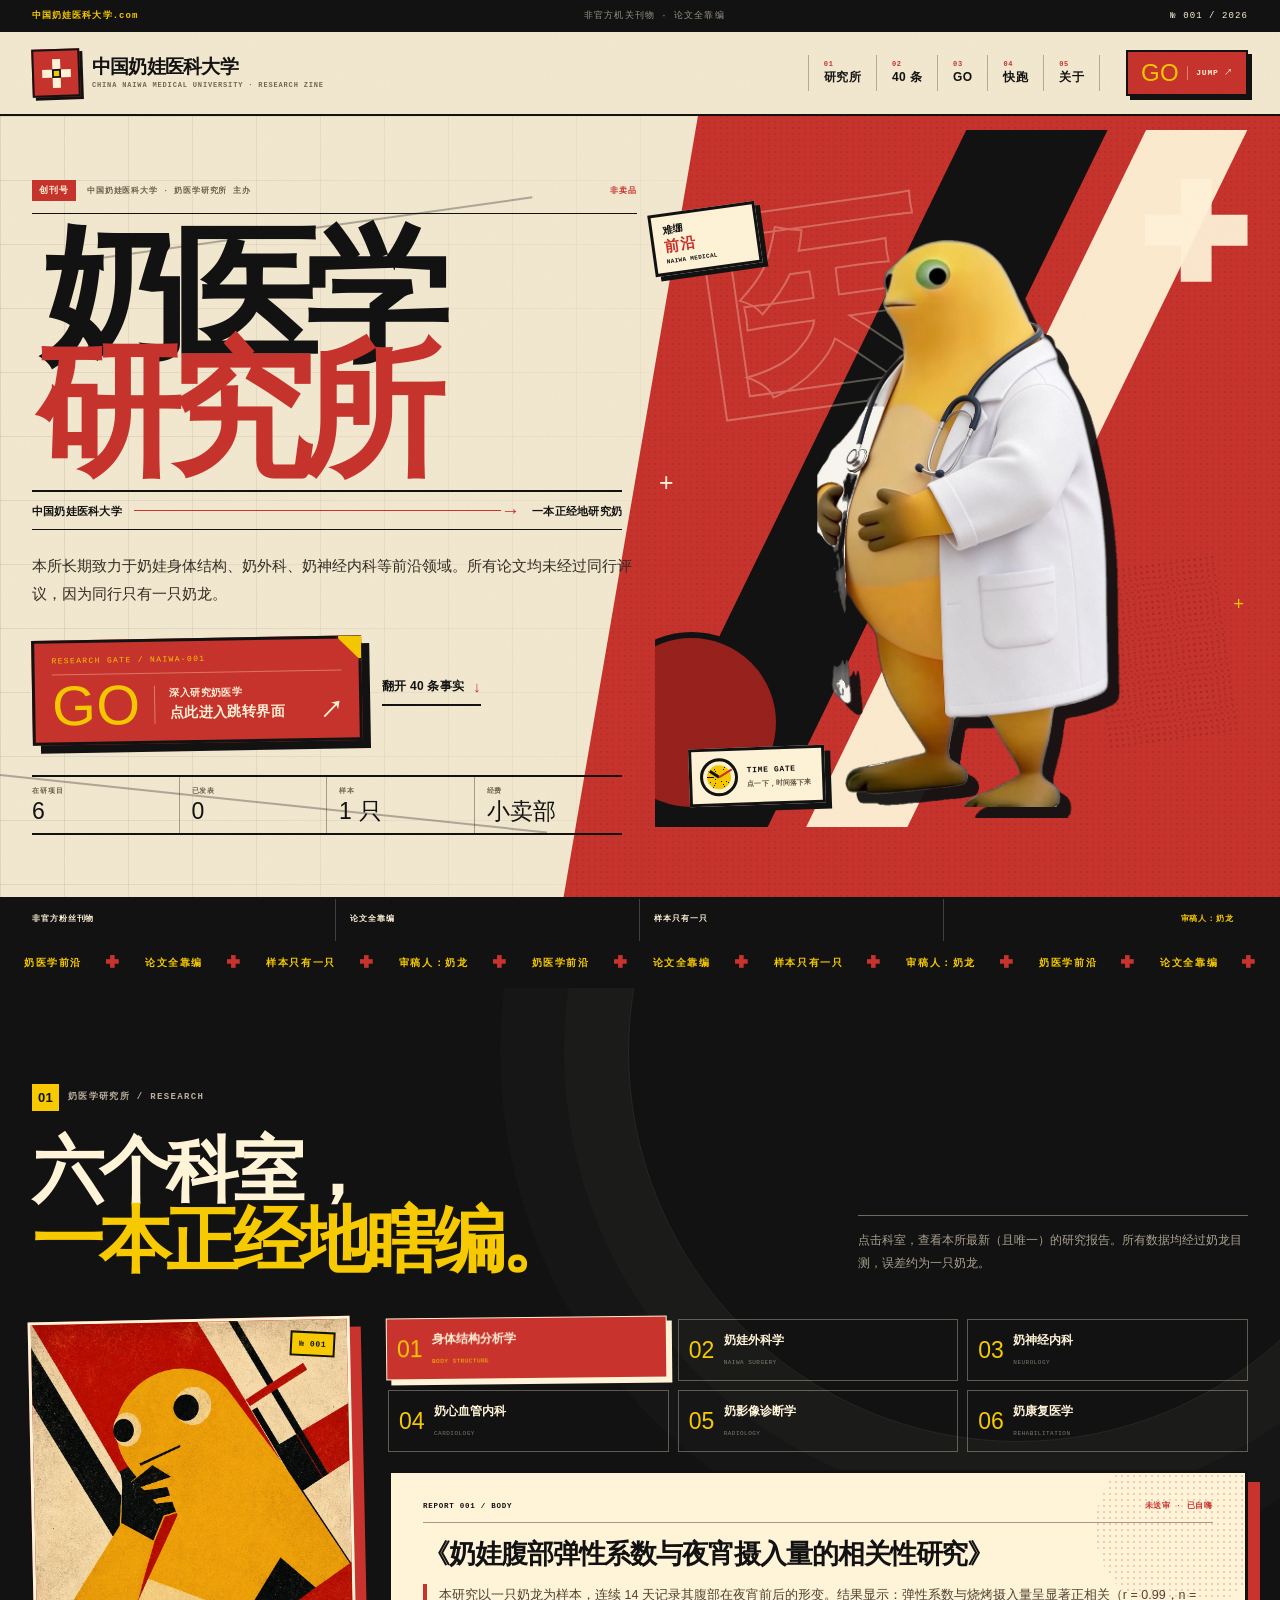
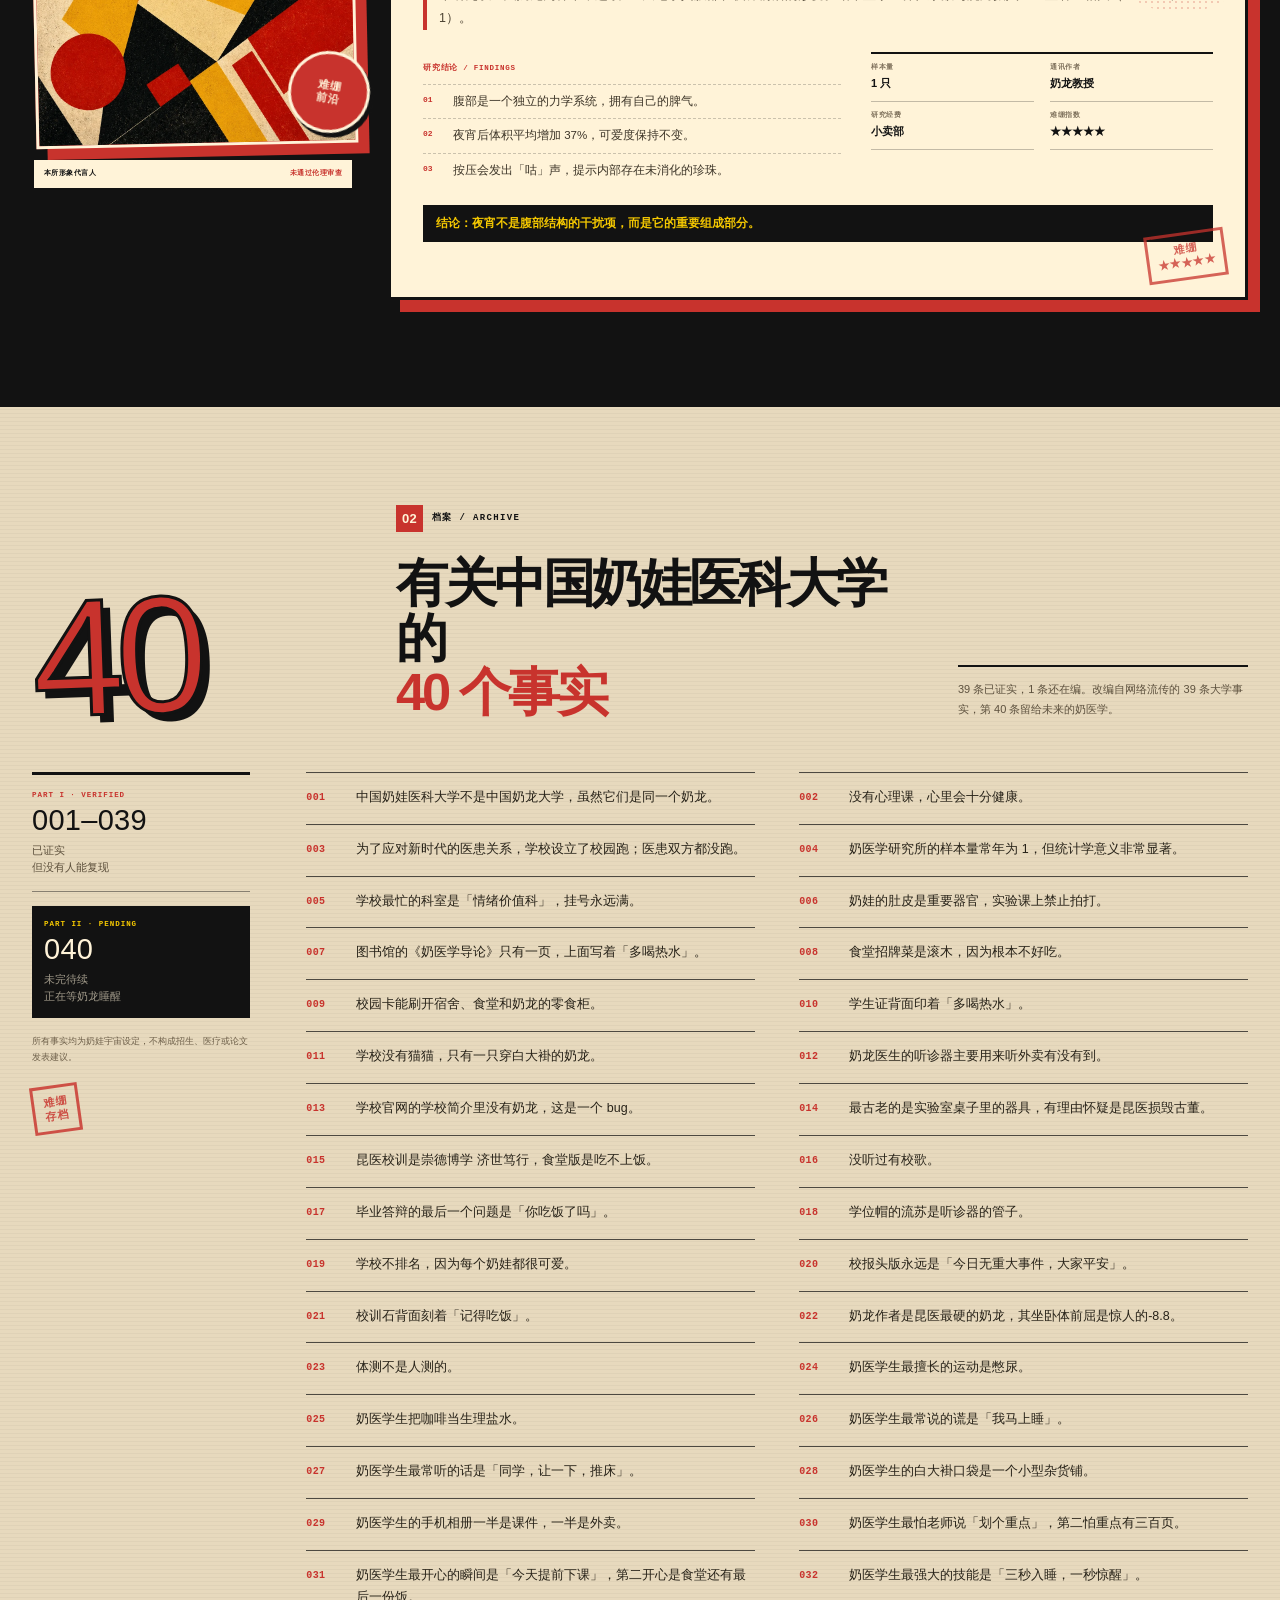
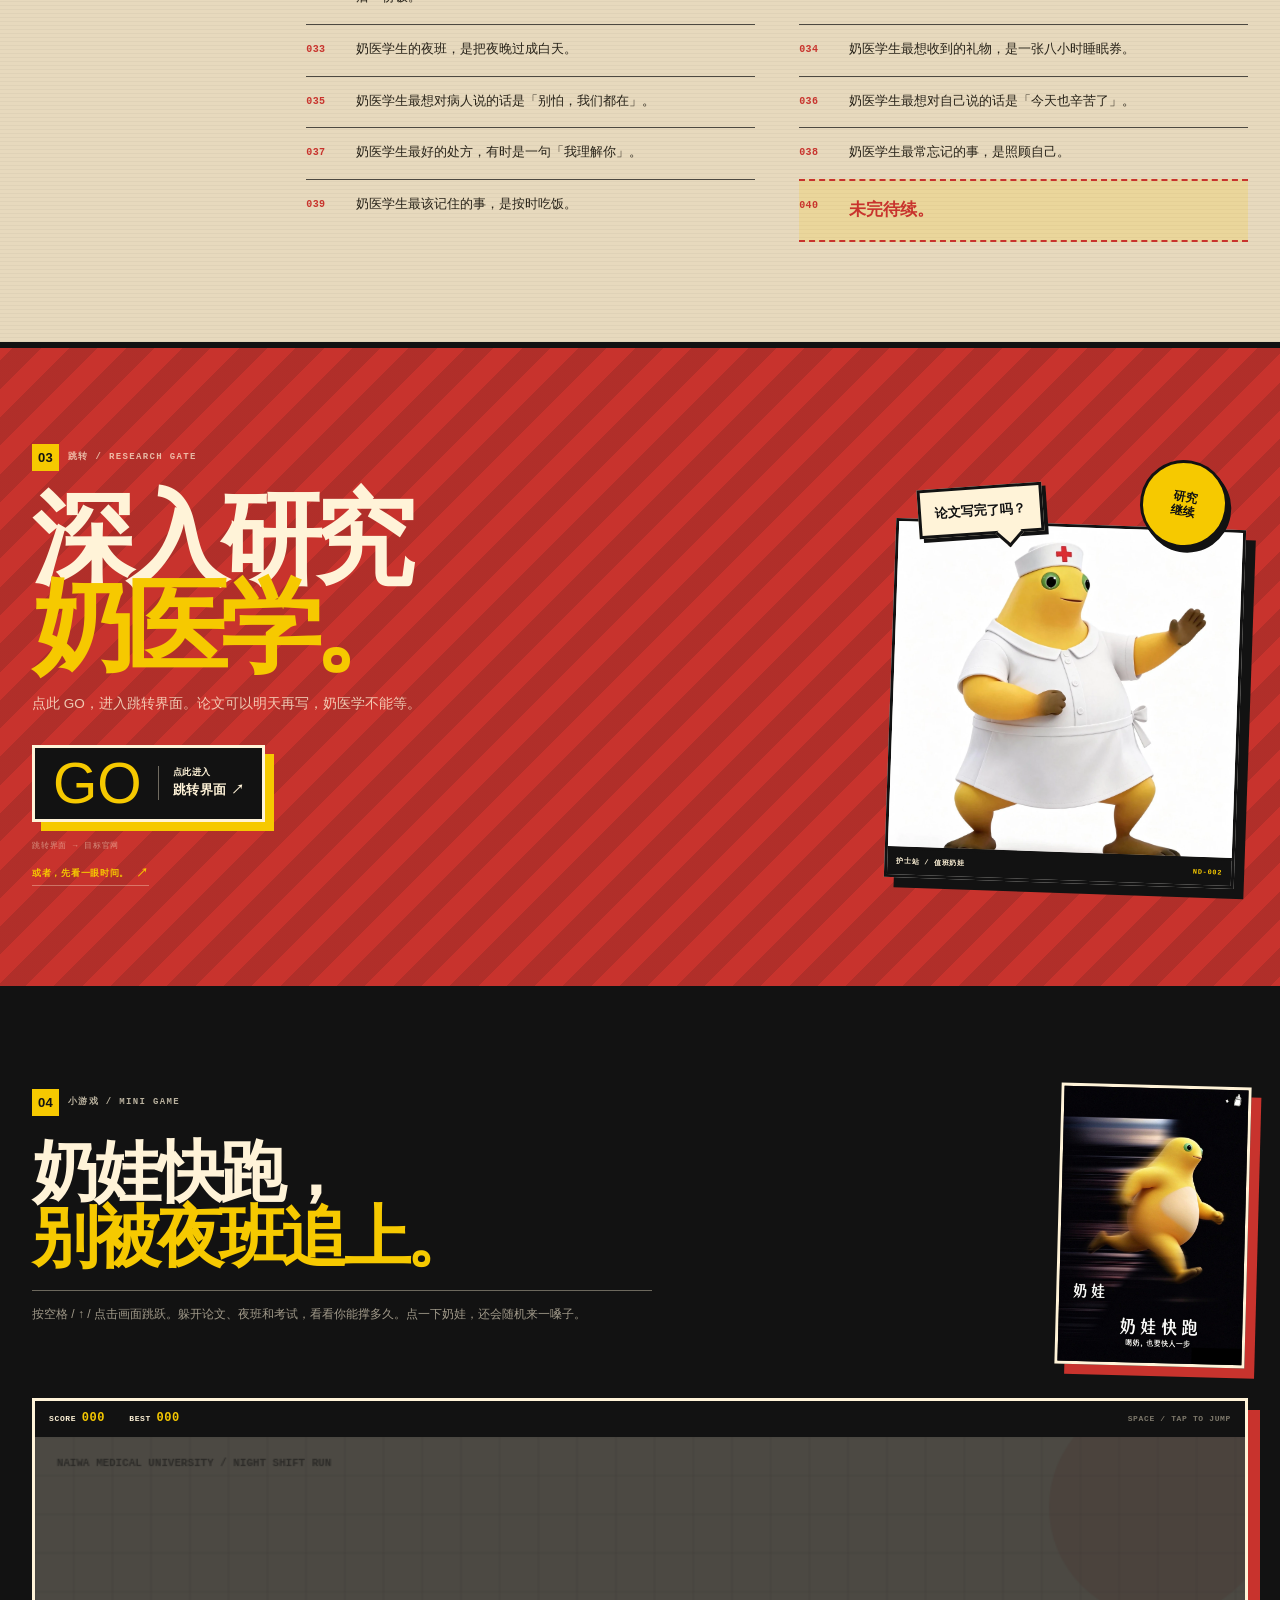
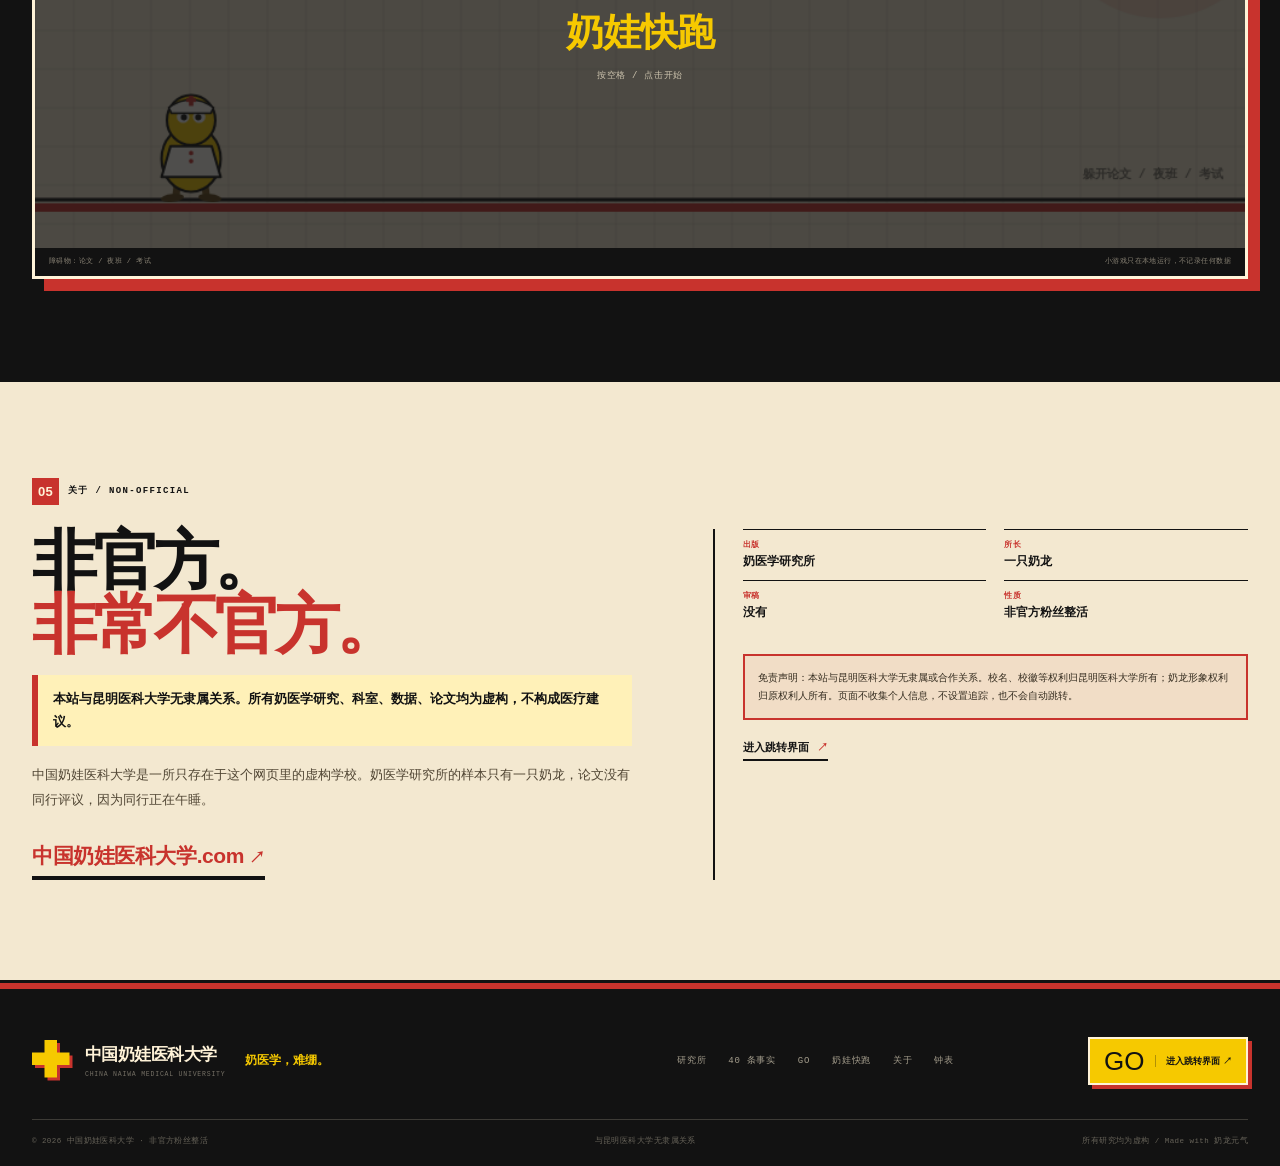
==== commit 5f08f0de: "奶娃" ====
--- a/index.html
+++ b/index.html
@@ -22,8 +22,13 @@
   <meta name="twitter:description" content="六个科室，一本正经地瞎编。样本只有一只奶龙。">
   <meta name="twitter:image" content="https://xn--fiq06jptdmvcilg2ac5e371h.com/assets/og-cover.jpg">
   <link rel="icon" href="assets/favicon.svg" type="image/svg+xml">
-  <link rel="preload" href="assets/naiwa-nurse-1.webp" as="image" type="image/webp">
+  <link rel="preload" href="assets/naiwa-doctor.png" as="image" type="image/png">
   <link rel="stylesheet" href="styles.css">
+  <link rel="stylesheet" href="timegate.css">
+  <link rel="preload" href="assets/timegate/fair.webp" as="image" type="image/webp">
+  <link rel="preload" href="assets/timegate/pop.webp" as="image" type="image/webp">
+  <link rel="preload" href="assets/timegate/lying.webp" as="image" type="image/webp">
+  <link rel="preload" href="assets/timegate/sitting.webp" as="image" type="image/webp">
 </head>
 <body>
   <a class="skip-link" href="#main">跳到主要内容</a>
@@ -153,12 +158,12 @@
 
           <div class="art-stamp" aria-hidden="true">难绷<br><b>前沿</b><small>NAIWA MEDICAL</small></div>
 
-          <img class="doctor-photo" src="assets/naiwa-nurse-1.webp" alt="戴着护士帽的奶娃" width="639" height="1200">
-
-          <div class="art-caption">
-            <span>护士长 / 奶娃</span>
-            <b>护士帽已就位</b>
-          </div>
+          <img class="doctor-cutout" src="assets/naiwa-doctor.png" alt="穿白大褂、挂听诊器的奶娃医生" width="611" height="1190" data-naiwa-sound tabindex="0" role="button" aria-label="点击奶娃医生播放声音" title="点一下，有声音">
+
+          <button class="time-emblem" type="button" data-timegate aria-label="打开时间门">
+            <span class="time-emblem__clock" aria-hidden="true"></span>
+            <span class="time-emblem__copy"><b>TIME GATE</b><small>点一下，时间落下来</small></span>
+          </button>
           <span class="art-plus art-plus--one" aria-hidden="true">+</span>
           <span class="art-plus art-plus--two" aria-hidden="true">+</span>
         </div>
@@ -465,11 +470,15 @@
             <span class="research-go-copy">点此进入<br><strong>跳转界面 ↗</strong></span>
           </a>
           <p class="go-note">跳转界面 → 目标官网</p>
+          <a class="clock-entry" href="clock.html" data-timegate>或者，先看一眼时间。 <span>↗</span></a>
         </div>
         <div class="go-art">
           <span class="go-stamp" aria-hidden="true">研究<br>继续</span>
           <div class="go-bubble">论文写完了吗？</div>
-          <img src="assets/naiwa-nurse-2.webp" alt="戴着护士帽、挥手的奶娃" width="792" height="953">
+          <figure class="nurse-card" data-naiwa-sound tabindex="0" role="button" aria-label="点击奶娃护士播放声音" title="点一下，有声音">
+            <img src="assets/naiwa-nurse-card.png" alt="戴护士帽、穿护士服的奶娃护士" width="1000" height="944">
+            <figcaption><span>护士站 / 值班奶娃</span><b>ND-002</b></figcaption>
+          </figure>
         </div>
       </div>
     </section>
@@ -477,11 +486,14 @@
     <section class="game-section" id="game" aria-labelledby="gameTitle">
       <div class="container">
         <div class="game-head">
-          <div>
+          <div class="game-head-copy">
             <div class="section-tag section-tag--light"><span>04</span> 小游戏 / MINI GAME</div>
             <h2 id="gameTitle">奶娃快跑，<br><em>别被夜班追上。</em></h2>
-          </div>
-          <p>按空格 / ↑ / 点击画面跳跃。躲开论文、夜班和考试，看看你能撑多久。</p>
+            <p class="game-intro">按空格 / ↑ / 点击画面跳跃。躲开论文、夜班和考试，看看你能撑多久。点一下奶娃，还会随机来一嗓子。</p>
+          </div>
+          <figure class="game-poster" data-naiwa-sound tabindex="0" role="button" aria-label="奶娃快跑海报，点击播放声音" title="点一下，有声音">
+            <img src="assets/naiwa-run-poster.jpg" alt="奶娃在夜色中奔跑的海报" width="1280" height="1915">
+          </figure>
         </div>
 
         <div class="game-frame">
@@ -491,7 +503,7 @@
             <span class="game-hint">SPACE / TAP TO JUMP</span>
           </div>
           <div class="game-canvas-wrap" id="gameWrap" tabindex="0" role="application" aria-label="奶娃快跑小游戏，按空格或点击跳跃">
-            <canvas id="gameCanvas" width="1000" height="260"></canvas>
+            <canvas id="gameCanvas" width="1000" height="340"></canvas>
             <div class="game-start" id="gameStart">
               <strong>奶娃快跑</strong>
               <span>按空格 / 点击开始</span>
@@ -551,6 +563,7 @@
         <a href="#go">GO</a>
         <a href="#game">奶娃快跑</a>
         <a href="#about">关于</a>
+        <a href="clock.html" data-timegate>钟表</a>
       </div>
 
       <a class="footer-go" href="exit.html" data-go>
@@ -564,6 +577,86 @@
       <span>所有研究均为虚构 / Made with 奶龙元气</span>
     </div>
   </footer>
+
+  <div class="timegate" id="timegate" hidden aria-hidden="true">
+    <div class="timegate__panels">
+      <div class="timegate__panel timegate__panel--left" id="timegateLeft">
+        <div class="gate-image"></div>
+        <div class="gate-image"></div>
+      </div>
+      <div class="timegate__panel timegate__panel--right" id="timegateRight">
+        <div class="gate-image"></div>
+        <div class="gate-image"></div>
+      </div>
+    </div>
+    <div class="timegate__grain" aria-hidden="true"></div>
+    <div class="timegate__frame" aria-hidden="true"></div>
+
+    <div class="timegate__heading">
+      <span class="timegate__kicker">TIME GATE / TEMPORAL RESEARCH</span>
+      <h2>把时间<em>拧一下。</em></h2>
+    </div>
+
+    <div class="pendulum" id="timegatePendulum">
+      <span class="pendulum__rope" aria-hidden="true"></span>
+      <div class="pendulum__clock" id="timegateClock">
+        <svg class="geo-clock" viewBox="0 0 600 600" role="img" aria-label="几何风格奶娃怀表">
+          <circle cx="300" cy="300" r="284" fill="none" stroke="#121212" stroke-width="2" stroke-dasharray="1 13"/>
+          <polygon points="300,10 445,48 552,155 590,300 552,445 445,552 300,590 155,552 48,445 10,300 48,155 155,48"
+                   fill="#F3E8D0" stroke="#121212" stroke-width="10"/>
+          <polygon points="300,42 429,76 524,171 558,300 524,429 429,524 300,558 171,524 76,429 42,300 76,171 171,76"
+                   fill="none" stroke="#C8332D" stroke-width="4"/>
+          <circle cx="300" cy="300" r="252" fill="#FFF3D8" stroke="#121212" stroke-width="8"/>
+          <circle cx="300" cy="300" r="226" fill="none" stroke="#121212" stroke-width="2" stroke-dasharray="2 9"/>
+          <path d="M300 300 L300 48 A252 252 0 0 1 552 300 Z" fill="#F6C900" opacity=".15"/>
+          <path d="M300 300 L300 552 A252 252 0 0 1 48 300 Z" fill="#C8332D" opacity=".08"/>
+          <circle cx="300" cy="300" r="236" fill="none" stroke="#C8332D" stroke-width="6"
+                  stroke-dasharray="86 38" transform="rotate(-24 300 300)" opacity=".55"/>
+          <g stroke="#121212" stroke-width="5" stroke-linecap="square">
+            <line x1="300" y1="58" x2="300" y2="91" transform="rotate(0 300 300)"/>
+            <line x1="300" y1="58" x2="300" y2="84" transform="rotate(30 300 300)"/>
+            <line x1="300" y1="58" x2="300" y2="84" transform="rotate(60 300 300)"/>
+            <line x1="300" y1="58" x2="300" y2="91" transform="rotate(90 300 300)"/>
+            <line x1="300" y1="58" x2="300" y2="84" transform="rotate(120 300 300)"/>
+            <line x1="300" y1="58" x2="300" y2="84" transform="rotate(150 300 300)"/>
+            <line x1="300" y1="58" x2="300" y2="91" transform="rotate(180 300 300)"/>
+            <line x1="300" y1="58" x2="300" y2="84" transform="rotate(210 300 300)"/>
+            <line x1="300" y1="58" x2="300" y2="84" transform="rotate(240 300 300)"/>
+            <line x1="300" y1="58" x2="300" y2="91" transform="rotate(270 300 300)"/>
+            <line x1="300" y1="58" x2="300" y2="84" transform="rotate(300 300 300)"/>
+            <line x1="300" y1="58" x2="300" y2="84" transform="rotate(330 300 300)"/>
+          </g>
+          <g fill="#121212" font-family="Consolas, monospace" font-size="26" font-weight="700" text-anchor="middle">
+            <text x="300" y="135">12</text>
+            <text x="472" y="312">3</text>
+            <text x="300" y="482">6</text>
+            <text x="128" y="312">9</text>
+          </g>
+          <text x="300" y="218" fill="#6C5F4B" font-family="Consolas, monospace" font-size="8"
+                font-weight="700" letter-spacing="3" text-anchor="middle">NAIWA / CAL. 001</text>
+          <g class="tg-hand" id="tgHour">
+            <polygon points="300,300 289,291 300,146 311,291" fill="#121212"/>
+          </g>
+          <g class="tg-hand" id="tgMinute">
+            <polygon points="300,300 292,293 300,106 308,293" fill="#121212"/>
+          </g>
+          <g id="tgSecond">
+            <line x1="300" y1="338" x2="300" y2="80" stroke="#C8332D" stroke-width="3"/>
+            <circle cx="300" cy="338" r="5" fill="#C8332D"/>
+          </g>
+          <circle cx="300" cy="300" r="18" fill="#F6C900" stroke="#121212" stroke-width="7"/>
+          <circle cx="300" cy="300" r="5" fill="#C8332D"/>
+          <rect x="394" y="218" width="17" height="17" fill="#C8332D" transform="rotate(14 402 226)"/>
+          <polygon points="300,48 288,73 312,73" fill="#121212"/>
+          <polygon points="300,552 288,527 312,527" fill="#C8332D"/>
+        </svg>
+      </div>
+    </div>
+
+    <p class="timegate__status">钟摆校准中 / LEFT · RIGHT</p>
+    <button class="timegate__skip" id="timegateSkip" type="button">跳过，直接进入 ↗</button>
+    <button class="timegate__close" id="timegateClose" type="button" aria-label="关闭时间门">×</button>
+  </div>
 
   <div class="toast" id="toast" role="status" aria-live="polite"></div>
 
@@ -581,5 +674,6 @@
   </div>
 
   <script src="script.js"></script>
+  <script src="timegate.js"></script>
 </body>
 </html>
--- a/styles.css
+++ b/styles.css
@@ -3140,19 +3140,47 @@
 
 /* ---------- hero photo ---------- */
 
-.doctor-photo {
+.doctor-card {
   position: absolute;
+  right: 30px;
   bottom: 24px;
-  left: 51%;
   z-index: 3;
-  width: auto;
-  max-width: 78%;
-  height: 90%;
-  transform: translateX(-50%);
-  filter: drop-shadow(11px 11px 0 rgba(18, 18, 18, 0.95));
+  width: clamp(240px, 48%, 360px);
+  margin: 0;
+  padding: 0;
+  background: #FFFDF7;
+  border: 3px solid #121212;
+  box-shadow: 12px 12px 0 #121212;
+  transform: rotate(-2.5deg);
   animation: mascotBob 5.5s ease-in-out infinite;
   user-select: none;
   pointer-events: none;
+}
+
+.doctor-card img {
+  display: block;
+  width: 100%;
+  height: auto;
+}
+
+.doctor-card figcaption {
+  display: flex;
+  align-items: center;
+  justify-content: space-between;
+  gap: 8px;
+  padding: 7px 9px;
+  background: #121212;
+  color: #FFF3D8;
+  font-family: var(--font-mono);
+  font-size: 7px;
+  font-weight: 700;
+  letter-spacing: 0.1em;
+  border-top: 3px solid #121212;
+}
+
+.doctor-card figcaption b {
+  color: var(--yellow);
+  font-weight: 700;
 }
 
 /* ---------- research ---------- */
@@ -3669,16 +3697,46 @@
   min-height: 430px;
 }
 
-.go-art img {
+.nurse-card {
   position: absolute;
-  right: -10px;
-  bottom: -12px;
+  right: 8px;
+  bottom: -4px;
   z-index: 2;
-  width: 390px;
-  max-width: 100%;
+  width: clamp(240px, 30vw, 350px);
+  max-width: calc(100% - 16px);
+  margin: 0;
+  padding: 0;
+  background: #FFFDF7;
+  border: 3px solid var(--black);
+  box-shadow: 10px 10px 0 var(--black);
+  transform: rotate(2deg);
+  animation: mascotBob 5.7s ease-in-out infinite;
+}
+
+.nurse-card img {
+  display: block;
+  width: 100%;
   height: auto;
-  filter: drop-shadow(10px 10px 0 var(--black));
-  animation: mascotBob 5.7s ease-in-out infinite;
+}
+
+.nurse-card figcaption {
+  display: flex;
+  align-items: center;
+  justify-content: space-between;
+  gap: 8px;
+  padding: 7px 9px;
+  background: var(--black);
+  color: var(--cream);
+  font-family: var(--font-mono);
+  font-size: 7px;
+  font-weight: 700;
+  letter-spacing: 0.1em;
+  border-top: 3px solid var(--black);
+}
+
+.nurse-card figcaption b {
+  color: var(--yellow);
+  font-weight: 700;
 }
 
 .go-bubble {
@@ -3745,7 +3803,7 @@
   display: grid;
   grid-template-columns: minmax(0, 1fr) minmax(280px, 360px);
   gap: 36px;
-  align-items: end;
+  align-items: start;
   margin-bottom: 32px;
 }
 
@@ -3762,12 +3820,70 @@
   font-style: normal;
 }
 
-.game-head > p {
+.game-head-copy {
+  padding-top: 4px;
+}
+
+.game-intro {
+  max-width: 620px;
+  margin-top: 20px;
   padding-top: 12px;
   border-top: 1px solid rgba(255, 243, 216, 0.38);
   color: rgba(255, 243, 216, 0.6);
   font-size: 12px;
   line-height: 1.9;
+}
+
+.game-poster {
+  position: relative;
+  width: 100%;
+  max-width: 190px;
+  margin: 0 0 0 auto;
+  padding: 0;
+  background: #0B0B0B;
+  border: 3px solid var(--cream);
+  box-shadow: 10px 10px 0 var(--red);
+  transform: rotate(1.5deg);
+  cursor: pointer;
+  -webkit-tap-highlight-color: transparent;
+}
+
+.game-poster img {
+  display: block;
+  width: 100%;
+  height: auto;
+}
+
+.game-poster figcaption {
+  display: flex;
+  align-items: center;
+  justify-content: space-between;
+  gap: 8px;
+  padding: 7px 9px;
+  background: var(--black);
+  color: var(--cream);
+  font-family: var(--font-mono);
+  font-size: 7px;
+  font-weight: 700;
+  letter-spacing: 0.08em;
+  border-top: 3px solid var(--cream);
+}
+
+.game-poster figcaption b {
+  color: var(--yellow);
+  font-weight: 700;
+}
+
+[data-naiwa-sound] {
+  cursor: pointer;
+  pointer-events: auto;
+  -webkit-tap-highlight-color: transparent;
+}
+
+[data-naiwa-sound]:hover,
+[data-naiwa-sound]:focus-visible {
+  outline: 3px solid var(--yellow);
+  outline-offset: 5px;
 }
 
 .game-frame {
@@ -4198,8 +4314,13 @@
     font-size: clamp(36px, 9.8vw, 48px);
   }
 
-  .game-head > p {
+  .game-intro {
     font-size: 11px;
+  }
+
+  .game-poster {
+    max-width: 170px;
+    margin: 0 0 0 auto;
   }
 
   .game-hud {
@@ -4261,3 +4382,126 @@
     animation: none !important;
   }
 }
+
+
+/* ---------- portrait cards responsive ---------- */
+
+@media (max-width: 680px) {
+  .doctor-card {
+    right: 14px;
+    bottom: 18px;
+    width: clamp(190px, 48%, 240px);
+  }
+
+  .nurse-card {
+    right: 4px;
+    bottom: 0;
+    width: clamp(230px, 62%, 300px);
+  }
+}
+
+@media (max-width: 420px) {
+  .doctor-card {
+    right: 10px;
+    width: 190px;
+  }
+
+  .nurse-card {
+    width: 220px;
+  }
+}
+
+
+/* ---------- naiwa sound feedback ---------- */
+
+.sound-pop {
+  position: fixed;
+  z-index: 9999;
+  padding: 8px 12px;
+  background: var(--cream);
+  border: 3px solid var(--black);
+  box-shadow: 4px 4px 0 var(--black);
+  color: var(--red);
+  font-size: 16px;
+  font-weight: 900;
+  letter-spacing: -0.03em;
+  white-space: nowrap;
+  pointer-events: none;
+  transform: translate(-50%, -50%) rotate(var(--pop-r, -3deg));
+  animation: soundPop 900ms ease-out forwards;
+}
+
+@keyframes soundPop {
+  0% { opacity: 0; transform: translate(-50%, -35%) scale(0.65) rotate(var(--pop-r, -3deg)); }
+  18% { opacity: 1; transform: translate(-50%, -50%) scale(1.06) rotate(var(--pop-r, -3deg)); }
+  100% { opacity: 0; transform: translate(-50%, -150%) scale(1) rotate(var(--pop-r, -3deg)); }
+}
+
+@media (max-width: 680px) {
+  .game-poster {
+    max-width: 140px;
+  }
+
+  .sound-pop {
+    font-size: 13px;
+  }
+}
+
+
+/* ---------- transparent doctor cutout ---------- */
+
+.doctor-cutout {
+  position: absolute;
+  bottom: 20px;
+  left: 51%;
+  z-index: 3;
+  width: auto;
+  max-width: 78%;
+  height: 88%;
+  transform: translateX(-50%);
+  filter: drop-shadow(11px 11px 0 rgba(18, 18, 18, 0.95));
+  animation: mascotBob 5.5s ease-in-out infinite;
+  user-select: none;
+}
+
+.doctor-cutout:hover,
+.doctor-cutout:focus-visible {
+  outline: 3px solid var(--yellow);
+  outline-offset: 5px;
+}
+
+@media (max-width: 680px) {
+  .doctor-cutout {
+    height: 90%;
+    bottom: 16px;
+  }
+}
+
+
+/* ---------- clock entry ---------- */
+
+.clock-entry {
+  display: inline-flex;
+  align-items: center;
+  gap: 7px;
+  margin-top: 14px;
+  padding-bottom: 3px;
+  border-bottom: 1px solid rgba(255, 243, 216, 0.35);
+  color: var(--yellow);
+  font-family: var(--font-mono);
+  font-size: 9px;
+  font-weight: 700;
+  letter-spacing: 0.08em;
+  text-decoration: none;
+}
+
+.clock-entry span {
+  font-size: 12px;
+  line-height: 1;
+}
+
+.clock-entry:hover,
+.clock-entry:focus-visible {
+  color: var(--cream);
+  border-color: var(--cream);
+}
--- a/timegate.css
+++ b/timegate.css
@@ -0,0 +1,407 @@
+/* ---------- time gate overlay ---------- */
+
+.timegate {
+  --cut-top: 50%;
+  --cut-bottom: 50%;
+  --swing: 0;
+  position: fixed;
+  inset: 0;
+  z-index: 2000;
+  overflow: hidden;
+  background: #080812;
+  color: var(--cream);
+}
+
+.timegate[hidden] { display: none; }
+
+/* ---------- split image panels ---------- */
+
+.timegate__panels {
+  position: absolute;
+  inset: 0;
+  z-index: 0;
+}
+
+.timegate__panel {
+  position: absolute;
+  inset: 0;
+  overflow: hidden;
+  background: #070713;
+  will-change: clip-path;
+}
+
+.timegate__panel--left {
+  clip-path: polygon(0 0, var(--cut-top) 0, var(--cut-bottom) 100%, 0 100%);
+}
+
+.timegate__panel--right {
+  clip-path: polygon(var(--cut-top) 0, 100% 0, 100% 100%, var(--cut-bottom) 100%);
+}
+
+.gate-image {
+  position: absolute;
+  inset: 0;
+  background-color: #F3E8D0;
+  background-position: center;
+  background-size: cover;
+  background-blend-mode: multiply;
+  filter: brightness(.84) saturate(.92);
+  opacity: 0;
+  transition: opacity .75s ease;
+  transform: scale(1.02);
+}
+
+.gate-image.is-active { opacity: 1; }
+
+.timegate__panel::before {
+  content: "";
+  position: absolute;
+  inset: 0;
+  z-index: 2;
+  background-image: radial-gradient(rgba(255,255,255,.55) .6px, transparent .8px);
+  background-size: 5px 5px;
+  opacity: .12;
+  mix-blend-mode: overlay;
+  pointer-events: none;
+}
+
+.timegate__panel::after {
+  content: "";
+  position: absolute;
+  inset: 0;
+  z-index: 3;
+  background:
+    linear-gradient(180deg, rgba(4,5,14,.24), rgba(4,5,14,.08) 40%, rgba(4,5,14,.62)),
+    linear-gradient(90deg, rgba(4,5,14,.34), transparent 46%);
+  pointer-events: none;
+}
+
+.timegate__panel--right::after {
+  background:
+    linear-gradient(180deg, rgba(4,5,14,.18), rgba(4,5,14,.06) 42%, rgba(4,5,14,.58)),
+    linear-gradient(270deg, rgba(4,5,14,.25), transparent 50%);
+}
+
+/* ---------- chrome ---------- */
+
+.timegate__grain {
+  position: absolute;
+  inset: 0;
+  z-index: 2;
+  opacity: .14;
+  background-image: radial-gradient(rgba(255,255,255,.7) .6px, transparent .75px);
+  background-size: 4px 4px;
+  mix-blend-mode: overlay;
+  pointer-events: none;
+}
+
+.timegate__frame {
+  position: absolute;
+  inset: 18px;
+  z-index: 4;
+  border: 2px solid rgba(255,243,216,.72);
+  pointer-events: none;
+}
+
+.timegate__frame::before,
+.timegate__frame::after {
+  content: "";
+  position: absolute;
+  width: 34px;
+  height: 34px;
+  border: 3px solid var(--yellow);
+}
+.timegate__frame::before { left: -11px; top: -11px; border-right: 0; border-bottom: 0; }
+.timegate__frame::after { right: -11px; bottom: -11px; border-left: 0; border-top: 0; }
+
+.timegate__heading {
+  position: absolute;
+  top: 34px;
+  left: 42px;
+  z-index: 7;
+  max-width: 420px;
+  pointer-events: none;
+}
+
+.timegate__kicker {
+  display: inline-block;
+  padding: 5px 8px;
+  background: var(--yellow);
+  border: 2px solid var(--black);
+  box-shadow: 3px 3px 0 var(--black);
+  color: var(--black);
+  font-family: var(--font-mono);
+  font-size: 8px;
+  font-weight: 800;
+  letter-spacing: .12em;
+  transform: rotate(-1.5deg);
+}
+
+.timegate__heading h2 {
+  margin: 14px 0 0;
+  font-family: var(--font-display);
+  font-size: clamp(44px, 5.6vw, 82px);
+  font-weight: 900;
+  line-height: .86;
+  letter-spacing: -.08em;
+  text-shadow: 5px 5px 0 rgba(0,0,0,.45);
+}
+
+.timegate__heading h2 em {
+  display: block;
+  color: var(--yellow);
+  font-style: normal;
+}
+
+.timegate__close {
+  position: absolute;
+  top: 34px;
+  right: 40px;
+  z-index: 9;
+  width: 38px;
+  height: 38px;
+  padding: 0;
+  background: var(--cream);
+  border: 2px solid var(--black);
+  box-shadow: 4px 4px 0 var(--black);
+  color: var(--black);
+  font-size: 24px;
+  font-weight: 900;
+  line-height: 1;
+  cursor: pointer;
+}
+
+.timegate__close:hover,
+.timegate__close:focus-visible { background: var(--yellow); }
+
+.timegate__skip {
+  position: absolute;
+  right: 40px;
+  bottom: 34px;
+  z-index: 9;
+  padding: 7px 10px;
+  background: var(--cream);
+  border: 2px solid var(--black);
+  box-shadow: 3px 3px 0 var(--black);
+  color: var(--black);
+  font-family: var(--font-mono);
+  font-size: 8px;
+  font-weight: 800;
+  letter-spacing: .08em;
+  cursor: pointer;
+}
+
+.timegate__skip:hover,
+.timegate__skip:focus-visible { background: var(--yellow); }
+
+.timegate__status {
+  position: absolute;
+  left: 42px;
+  bottom: 35px;
+  z-index: 7;
+  margin: 0;
+  color: rgba(255,243,216,.75);
+  font-family: var(--font-mono);
+  font-size: 8px;
+  letter-spacing: .1em;
+  text-shadow: 0 1px 2px rgba(0,0,0,.6);
+}
+
+/* ---------- long-rope pendulum, clock at bottom ---------- */
+
+.pendulum {
+  position: absolute;
+  top: -2vh;
+  left: 50%;
+  z-index: 6;
+  width: min(32vw, 370px);
+  transform: translateX(-50%);
+  transform-origin: 50% 0;
+  will-change: transform;
+  pointer-events: none;
+}
+
+.pendulum__rope {
+  position: relative;
+  display: block;
+  width: 4px;
+  height: 58vh;
+  margin: 0 auto;
+  background: repeating-linear-gradient(180deg, var(--cream) 0 7px, #827965 7px 12px);
+  box-shadow: 2px 0 0 rgba(0,0,0,.65), -1px 0 0 rgba(255,255,255,.25);
+}
+
+.pendulum__rope::before {
+  content: "";
+  position: absolute;
+  left: 50%;
+  top: -20px;
+  width: 32px;
+  height: 32px;
+  border: 4px solid var(--cream);
+  border-radius: 50%;
+  background: #121212;
+  transform: translateX(-50%);
+  box-shadow: 3px 3px 0 rgba(0,0,0,.5);
+}
+
+.pendulum__rope::after {
+  content: "";
+  position: absolute;
+  left: 50%;
+  bottom: -17px;
+  width: 28px;
+  height: 28px;
+  border: 4px solid var(--black);
+  border-radius: 50%;
+  background: var(--yellow);
+  transform: translateX(-50%);
+  box-shadow: 3px 3px 0 rgba(0,0,0,.5);
+}
+
+.pendulum__clock {
+  position: relative;
+  width: 100%;
+  aspect-ratio: 1;
+  transform-origin: 50% 50%;
+  will-change: transform;
+  filter: drop-shadow(18px 22px 0 rgba(0,0,0,.55));
+}
+
+.geo-clock {
+  display: block;
+  width: 100%;
+  height: auto;
+  overflow: visible;
+}
+
+.geo-clock .tg-hand {
+  transform-origin: 300px 300px;
+  will-change: transform;
+}
+
+.timegate.is-closing .timegate__heading,
+.timegate.is-closing .timegate__close,
+.timegate.is-closing .timegate__skip,
+.timegate.is-closing .timegate__status {
+  opacity: 0;
+  transition: opacity .3s ease;
+}
+
+.timegate.is-closing .timegate__panel {
+  opacity: .16;
+  transition: opacity .45s ease;
+}
+
+.timegate.is-closing .timegate__frame,
+.timegate.is-closing .timegate__grain {
+  opacity: 0;
+  transition: opacity .3s ease;
+}
+
+/* ---------- main page clock emblem ---------- */
+
+.time-emblem {
+  position: absolute;
+  left: 22px;
+  bottom: 22px;
+  z-index: 7;
+  display: flex;
+  align-items: center;
+  gap: 9px;
+  padding: 7px 11px 7px 8px;
+  background: var(--cream);
+  border: 3px solid var(--black);
+  box-shadow: 6px 6px 0 var(--black);
+  color: var(--black);
+  cursor: pointer;
+  transform: rotate(-2deg);
+  transition: transform .2s, box-shadow .2s;
+}
+
+.time-emblem:hover,
+.time-emblem:focus-visible {
+  transform: rotate(0deg) translate(-2px,-2px);
+  box-shadow: 8px 8px 0 var(--black);
+  outline: 3px solid var(--yellow);
+  outline-offset: 3px;
+}
+
+.time-emblem__clock {
+  position: relative;
+  width: 38px;
+  height: 38px;
+  flex: 0 0 38px;
+  border: 3px solid var(--black);
+  border-radius: 50%;
+  background:
+    repeating-conic-gradient(var(--black) 0 2deg, transparent 2deg 30deg),
+    var(--yellow);
+  box-shadow: inset 0 0 0 4px var(--cream);
+}
+
+.time-emblem__clock::before,
+.time-emblem__clock::after {
+  content: "";
+  position: absolute;
+  left: 50%;
+  bottom: 50%;
+  background: var(--black);
+  transform-origin: 50% 100%;
+}
+.time-emblem__clock::before { width: 3px; height: 11px; transform: translateX(-50%) rotate(305deg); }
+.time-emblem__clock::after { width: 2px; height: 15px; background: var(--red); transform: translateX(-50%) rotate(60deg); }
+
+.time-emblem__copy { text-align: left; }
+.time-emblem__copy b {
+  display: block;
+  font-family: var(--font-mono);
+  font-size: 8px;
+  letter-spacing: .08em;
+}
+.time-emblem__copy small {
+  display: block;
+  margin-top: 2px;
+  color: #625845;
+  font-size: 7px;
+  font-weight: 700;
+  letter-spacing: .02em;
+}
+
+body.timegate-open { overflow: hidden; }
+
+/* ---------- responsive ---------- */
+
+@media (max-width: 900px) {
+  .timegate__heading { top: 24px; left: 24px; max-width: 280px; }
+  .timegate__heading h2 { font-size: clamp(38px, 10vw, 58px); }
+  .timegate__kicker { font-size: 6px; }
+  .timegate__close { top: 22px; right: 22px; width: 32px; height: 32px; font-size: 20px; }
+  .timegate__skip { right: 22px; bottom: 22px; }
+  .timegate__status { left: 24px; bottom: 24px; font-size: 7px; }
+  .timegate__frame { inset: 12px; }
+  .pendulum { width: min(52vw, 300px); }
+  .pendulum__rope { height: 56vh; }
+  .pendulum__clock { filter: drop-shadow(12px 15px 0 rgba(0,0,0,.5)); }
+  .time-emblem { left: 14px; bottom: 14px; padding: 6px 8px 6px 6px; gap: 7px; }
+  .time-emblem__clock { width: 32px; height: 32px; flex-basis: 32px; }
+  .time-emblem__copy small { display: none; }
+}
+
+@media (max-width: 480px) {
+  .timegate__heading { top: 66px; left: 22px; }
+  .timegate__heading h2 { font-size: 38px; }
+  .timegate__status { display: none; }
+  .pendulum { width: min(62vw, 250px); }
+  .pendulum__rope { height: 52vh; }
+  .timegate__panel--left::after,
+  .timegate__panel--right::after { background: linear-gradient(180deg, rgba(4,5,14,.24), rgba(4,5,14,.06) 38%, rgba(4,5,14,.66)); }
+}
+
+@media (prefers-reduced-motion: reduce) {
+  .timegate *, .timegate *::before, .timegate *::after {
+    animation-duration: .001ms !important;
+    animation-iteration-count: 1 !important;
+    transition-duration: .001ms !important;
+  }
+}
